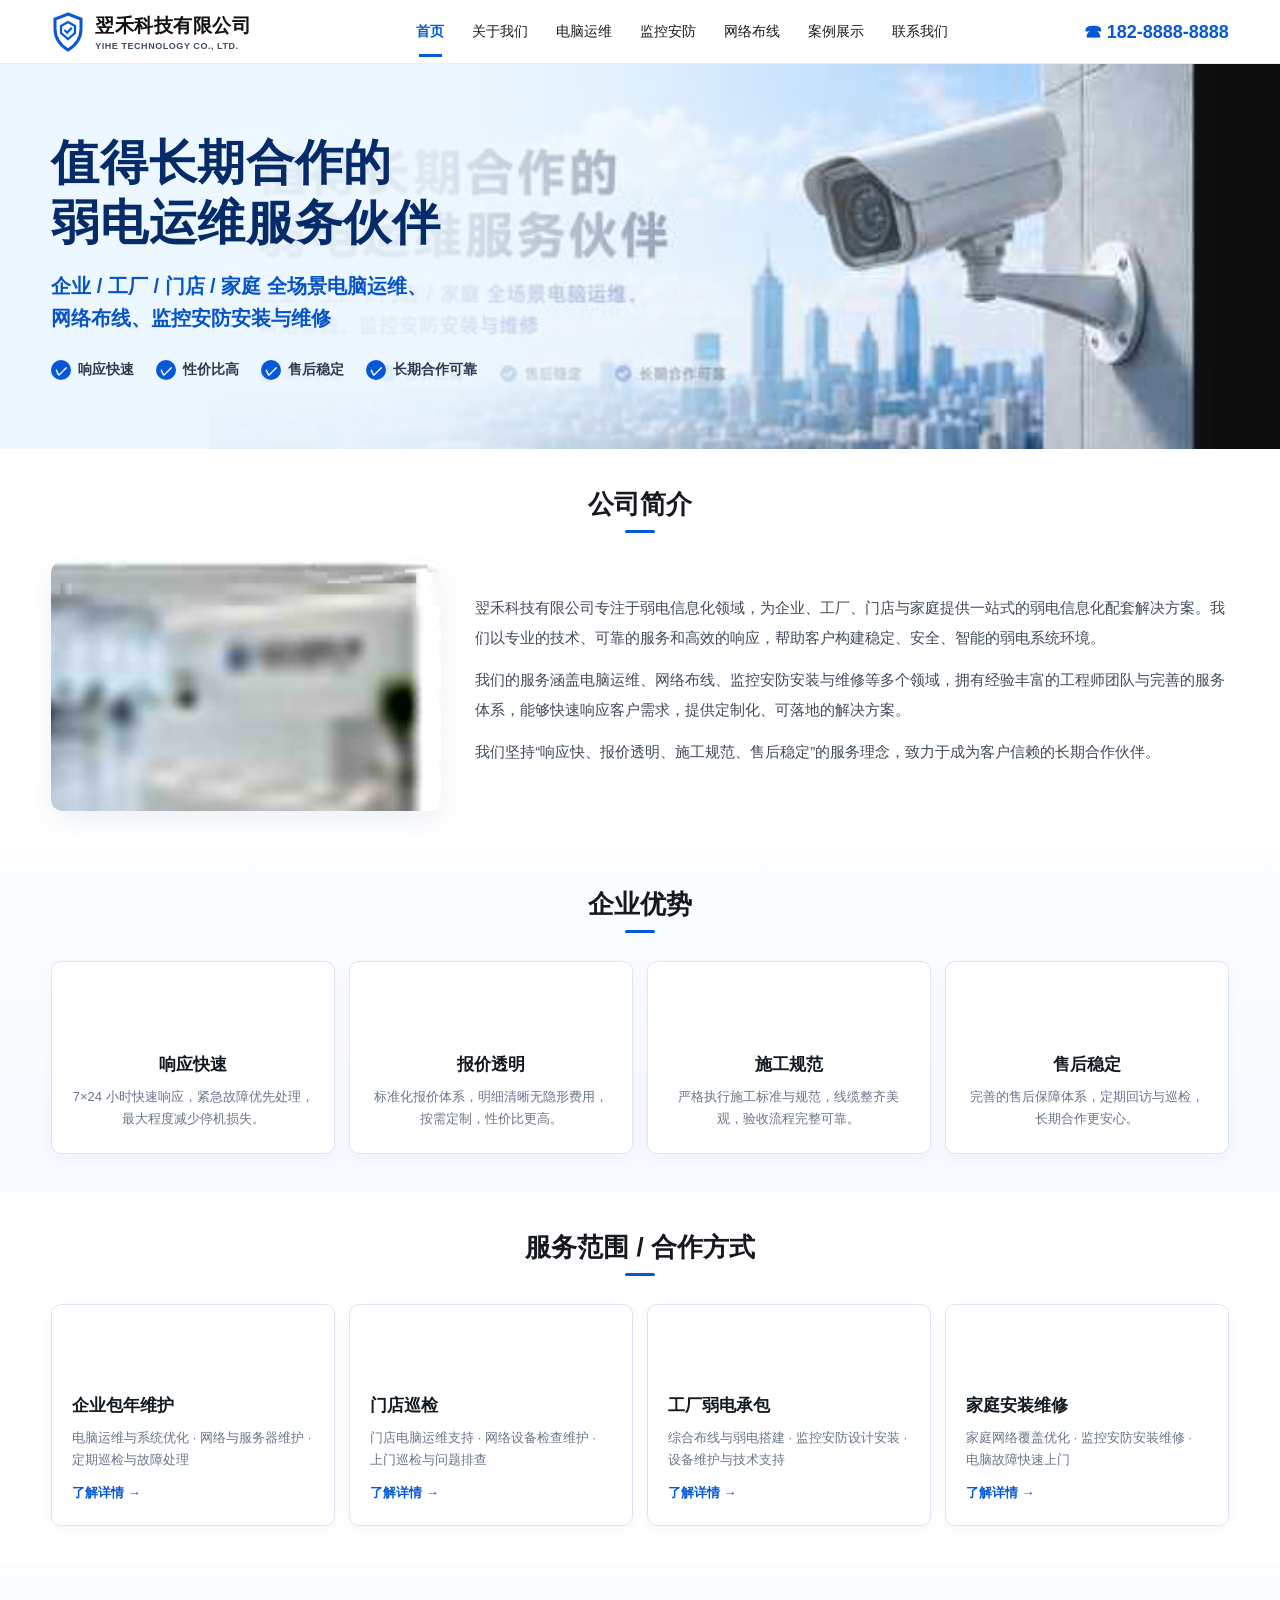
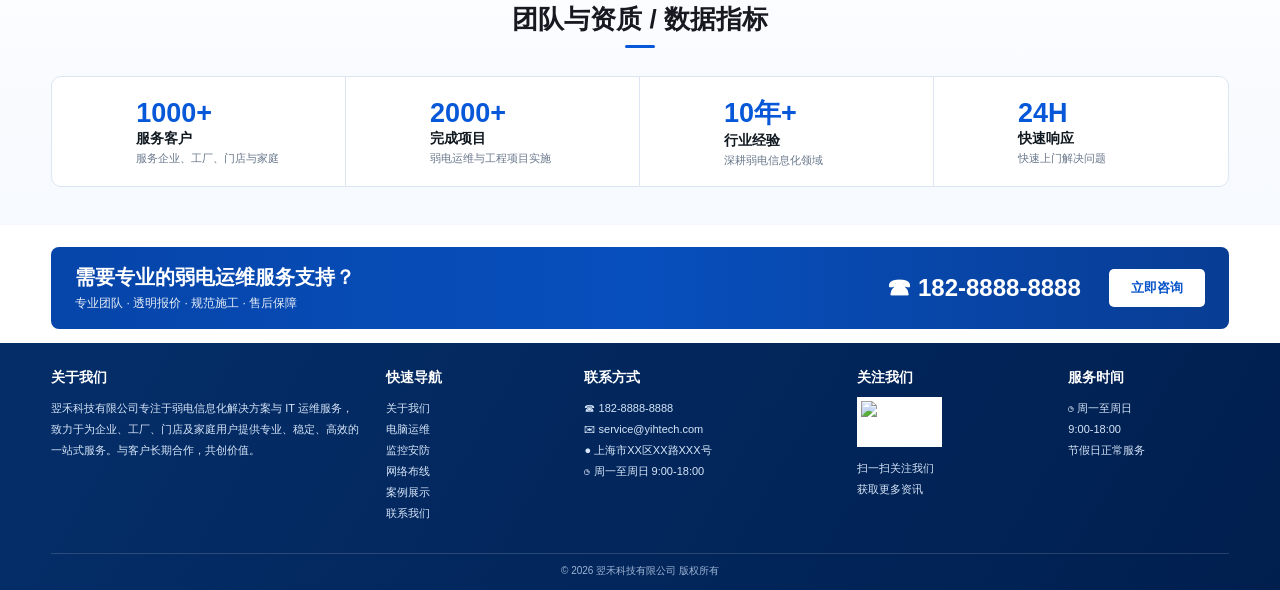
==== index.html @ 44e637de "fix homepage original banner and office images" ====
<!doctype html><html lang="zh-CN"><head><meta charset="utf-8"><meta name="viewport" content="width=device-width,initial-scale=1"><meta name="description" content="翌禾科技弱电信息化服务官网"><title>翌禾科技有限公司</title><link rel="stylesheet" href="css/style.css"><style>.hero.home:before{background-image:url('assets/home-hero.jpg')!important}</style></head><body><header class="site-header"><div class="container header-inner"><a href="index.html" class="brand"><svg viewBox="0 0 32 40" fill="none" aria-hidden="true"><path d="M16 2 29 7v10c0 9-5.1 16.1-13 21C8.1 33.1 3 26 3 17V7L16 2Z" stroke-width="3"/><path d="M9 14 16 10l7 4v7l-7 6-7-6v-7Z" stroke-width="2.2"/><path d="m12.5 18 2.7 2.7 4.6-5" stroke-width="2.2"/></svg><span><div class="brand-cn">翌禾科技有限公司</div><div class="brand-en">YIHE TECHNOLOGY CO., LTD.</div></span></a><nav class="nav"><a href="index.html" class="active">首页</a><a href="about.html" class="">关于我们</a><a href="computer-service.html" class="">电脑运维</a><a href="security.html" class="">监控安防</a><a href="network.html" class="">网络布线</a><a href="cases.html" class="">案例展示</a><a href="contact.html" class="">联系我们</a></nav><a class="header-phone" href="tel:18288888888">☎ 182-8888-8888</a><button class="mobile-btn" aria-label="打开菜单">☰</button></div></header><section class="hero home"><div class="container"><div class="hero-content"><h1>值得长期合作的<br>弱电运维服务伙伴</h1><p class="lead">企业 / 工厂 / 门店 / 家庭 全场景电脑运维、<br>网络布线、监控安防安装与维修</p><div class="hero-points"><span><i>✓</i>响应快速</span><span><i>✓</i>性价比高</span><span><i>✓</i>售后稳定</span><span><i>✓</i>长期合作可靠</span></div></div></div></section><section class="section"><div class="container"><h2 class="section-title">公司简介</h2><div class="split"><img src="assets/home-office.jpg" alt="翌禾科技办公环境"><div class="copy"><p>翌禾科技有限公司专注于弱电信息化领域，为企业、工厂、门店与家庭提供一站式的弱电信息化配套解决方案。我们以专业的技术、可靠的服务和高效的响应，帮助客户构建稳定、安全、智能的弱电系统环境。</p><p>我们的服务涵盖电脑运维、网络布线、监控安防安装与维修等多个领域，拥有经验丰富的工程师团队与完善的服务体系，能够快速响应客户需求，提供定制化、可落地的解决方案。</p><p>我们坚持“响应快、报价透明、施工规范、售后稳定”的服务理念，致力于成为客户信赖的长期合作伙伴。</p></div></div></div></section><section class="section soft"><div class="container"><h2 class="section-title">企业优势</h2><div class="card-grid"><article class="feature-card"><div class="ico"><i data-lucide="zap"></i></div><h3>响应快速</h3><p>7×24 小时快速响应，紧急故障优先处理，最大程度减少停机损失。</p></article><article class="feature-card"><div class="ico"><i data-lucide="file-text"></i></div><h3>报价透明</h3><p>标准化报价体系，明细清晰无隐形费用，按需定制，性价比更高。</p></article><article class="feature-card"><div class="ico"><i data-lucide="hard-hat"></i></div><h3>施工规范</h3><p>严格执行施工标准与规范，线缆整齐美观，验收流程完整可靠。</p></article><article class="feature-card"><div class="ico"><i data-lucide="shield-check"></i></div><h3>售后稳定</h3><p>完善的售后保障体系，定期回访与巡检，长期合作更安心。</p></article></div></div></section><section class="section"><div class="container"><h2 class="section-title">服务范围 / 合作方式</h2><div class="card-grid service-box"><article class="feature-card"><div class="ico"><i data-lucide="building-2"></i></div><h3>企业包年维护</h3><p>电脑运维与系统优化 · 网络与服务器维护 · 定期巡检与故障处理</p><div class="link">了解详情 →</div></article><article class="feature-card"><div class="ico"><i data-lucide="store"></i></div><h3>门店巡检</h3><p>门店电脑运维支持 · 网络设备检查维护 · 上门巡检与问题排查</p><div class="link">了解详情 →</div></article><article class="feature-card"><div class="ico"><i data-lucide="factory"></i></div><h3>工厂弱电承包</h3><p>综合布线与弱电搭建 · 监控安防设计安装 · 设备维护与技术支持</p><div class="link">了解详情 →</div></article><article class="feature-card"><div class="ico"><i data-lucide="house"></i></div><h3>家庭安装维修</h3><p>家庭网络覆盖优化 · 监控安防安装维修 · 电脑故障快速上门</p><div class="link">了解详情 →</div></article></div></div></section><section class="section soft"><div class="container"><h2 class="section-title">团队与资质 / 数据指标</h2><div class="metric-panel"><div class="metric"><div class="ico"><i data-lucide="users"></i></div><div><b>1000+</b><span>服务客户</span><small>服务企业、工厂、门店与家庭</small></div></div><div class="metric"><div class="ico"><i data-lucide="notebook-tabs"></i></div><div><b>2000+</b><span>完成项目</span><small>弱电运维与工程项目实施</small></div></div><div class="metric"><div class="ico"><i data-lucide="shield-check"></i></div><div><b>10年+</b><span>行业经验</span><small>深耕弱电信息化领域</small></div></div><div class="metric"><div class="ico"><i data-lucide="clock-3"></i></div><div><b>24H</b><span>快速响应</span><small>快速上门解决问题</small></div></div></div></div></section><section class="section" style="padding-top:10px;padding-bottom:0"><div class="container"><div class="cta"><div><h3>需要专业的弱电运维服务支持？</h3><p>专业团队 · 透明报价 · 规范施工 · 售后保障</p></div><a class="phone" href="tel:18288888888">☎ 182-8888-8888</a><a class="btn-white" href="contact.html">立即咨询</a></div></div></section><footer class="footer"><div class="container"><div class="footer-grid"><div><h4>关于我们</h4><p>翌禾科技有限公司专注于弱电信息化解决方案与 IT 运维服务，致力于为企业、工厂、门店及家庭用户提供专业、稳定、高效的一站式服务。与客户长期合作，共创价值。</p></div><div><h4>快速导航</h4><p><a href="about.html">关于我们</a><br><a href="computer-service.html">电脑运维</a><br><a href="security.html">监控安防</a><br><a href="network.html">网络布线</a><br><a href="cases.html">案例展示</a><br><a href="contact.html">联系我们</a></p></div><div><h4>联系方式</h4><p>☎ 182-8888-8888<br>✉ service@yihtech.com<br>● 上海市XX区XX路XXX号<br>◷ 周一至周日 9:00-18:00</p></div><div><h4>关注我们</h4><img class="qr" src="https://api.qrserver.com/v1/create-qr-code/?size=180x180&data=https%3A%2F%2Fwgtfee.github.io%2F-yihe-tech-website%2F" alt="关注二维码"><p>扫一扫关注我们<br>获取更多资讯</p></div><div><h4>服务时间</h4><p>◷ 周一至周日<br>9:00-18:00<br>节假日正常服务</p></div></div><div class="copy">© 2026 翌禾科技有限公司 版权所有</div></div></footer><div id="notice" class="notice">留言已提交，我们会尽快与您联系。</div><script src="https://cdn.jsdelivr.net/npm/lucide@0.468.0/dist/umd/lucide.min.js"></script><script src="js/main.js"></script></body></html>
---- css/style.css ----
:root{--blue:#0758d8;--blue2:#0d69e8;--navy:#062f69;--deep:#001e4d;--text:#101820;--muted:#58677b;--line:#dce6f3;--soft:#f7faff;--shadow:0 10px 28px rgba(7,62,137,.08)}
*{box-sizing:border-box}html{scroll-behavior:smooth}body{margin:0;font-family:-apple-system,BlinkMacSystemFont,"Microsoft YaHei","PingFang SC",Arial,sans-serif;color:var(--text);background:#fff}a{color:inherit;text-decoration:none}img{display:block;max-width:100%}
.container{width:min(1180px,92%);margin:auto}.site-header{height:64px;background:#fff;border-bottom:1px solid #edf1f6;position:sticky;top:0;z-index:100}.header-inner{height:100%;display:flex;align-items:center;justify-content:space-between;gap:24px}.brand{display:flex;align-items:center;gap:10px;min-width:230px}.brand svg{width:34px;height:40px;stroke:var(--blue)}.brand-cn{font-weight:900;font-size:19px;letter-spacing:.5px;color:#111}.brand-en{font-size:9px;font-weight:700;letter-spacing:.55px;color:#3f4e62;margin-top:2px}.nav{display:flex;height:100%;align-items:center;gap:28px}.nav a{height:100%;display:flex;align-items:center;font-size:14px;color:#161a20;position:relative;white-space:nowrap}.nav a:after{content:"";position:absolute;left:50%;right:50%;bottom:6px;height:3px;background:var(--blue);transition:.2s}.nav a:hover,.nav a.active{color:var(--blue);font-weight:700}.nav a:hover:after,.nav a.active:after{left:10%;right:10%}.header-phone{color:var(--blue);font-weight:900;font-size:18px;white-space:nowrap}.mobile-btn{display:none;background:none;border:0;font-size:26px;color:var(--blue);padding:5px}
.hero{height:385px;position:relative;overflow:hidden;background:#eaf4ff}.hero:before{content:"";position:absolute;inset:0;background-repeat:no-repeat;background-position:right center;background-size:auto 100%}.hero:after{content:"";position:absolute;inset:0;background:linear-gradient(90deg,rgba(237,247,255,.98) 0%,rgba(237,247,255,.93) 34%,rgba(237,247,255,.6) 53%,rgba(237,247,255,.05) 76%)}.hero .container{position:relative;z-index:2;height:100%;display:flex;align-items:center}.hero-content{max-width:650px}.hero h1{font-size:48px;line-height:1.24;margin:0 0 18px;color:#052b68;font-weight:900;letter-spacing:.7px}.hero .lead{font-size:20px;line-height:1.6;color:#0754c8;font-weight:800;margin:0 0 26px}.hero-points{display:flex;flex-wrap:wrap;gap:22px;color:#2d3b50;font-size:14px;font-weight:700}.hero-points span{display:flex;align-items:center;gap:7px}.hero-points i{width:20px;height:20px;border-radius:50%;display:grid;place-items:center;background:var(--blue);color:#fff;font-style:normal;font-size:13px}
.hero.home:before,.hero.security:before,.hero.cases:before{background-image:url('https://images.unsplash.com/photo-1557597774-9d273605dfa9?auto=format&fit=crop&w=1800&q=88')}.hero.about:before{background-image:url('https://images.unsplash.com/photo-1497366754035-f200968a6e72?auto=format&fit=crop&w=1800&q=88');background-size:48% 100%;}.hero.computer{background:#063d92}.hero.computer:before{background-image:url('https://images.unsplash.com/photo-1496181133206-80ce9b88a853?auto=format&fit=crop&w=1800&q=88');background-size:auto 100%}.hero.computer:after{background:linear-gradient(104deg,#053d93 0%,#043a8c 46%,rgba(4,58,140,.78) 54%,rgba(3,50,121,.06) 76%)}.hero.computer h1,.hero.computer .lead,.hero.computer .hero-points{color:#fff}.hero.network{height:245px;background:#053875}.hero.network:before{background-image:url('https://images.unsplash.com/photo-1558494949-ef010cbdcc31?auto=format&fit=crop&w=1800&q=88');background-size:auto 100%}.hero.network:after{background:linear-gradient(90deg,#04356f 0%,#063a7e 42%,rgba(5,56,119,.74) 60%,rgba(3,40,85,.05) 84%)}.hero.network h1,.hero.network .lead,.hero.network .hero-points{color:#fff}.hero.about{height:265px;background:#f3f7fd}.hero.about:after{background:linear-gradient(90deg,#f6f9ff 0%,#f5f9ff 48%,rgba(245,249,255,.24) 68%,rgba(245,249,255,.02) 100%)}.hero.about h1{font-size:34px}.hero.contact{height:255px}.hero.contact:before{background-image:url('https://images.unsplash.com/photo-1522071820081-009f0129c71c?auto=format&fit=crop&w=1800&q=88');background-size:50% 100%}.hero.contact h1{font-size:42px}.hero.cases{height:210px}.hero.cases h1{font-size:42px}.hero.security{height:295px}.hero.security h1{font-size:42px}.hero.security .lead{font-size:18px}
.stats-bar{margin-top:23px;width:min(520px,100%);background:linear-gradient(90deg,#0b62dc,#0746ae);border-radius:8px;color:#fff;display:grid;grid-template-columns:repeat(3,1fr);box-shadow:0 10px 25px rgba(7,71,171,.2)}.stats-bar div{text-align:center;padding:12px;border-right:1px solid rgba(255,255,255,.2)}.stats-bar div:last-child{border-right:0}.stats-bar b{display:block;font-size:24px}.stats-bar span{font-size:12px;opacity:.9}
.section{padding:38px 0}.section.soft{background:linear-gradient(#fbfdff,#f6f9fe)}.section-title{text-align:center;margin:0 0 28px;font-size:26px;font-weight:900;color:#16191f}.section-title:after{content:"";display:block;width:30px;height:3px;background:var(--blue);border-radius:3px;margin:8px auto 0}.section-title.left{text-align:left}.section-title.left:after{margin-left:0}.subtle{color:var(--muted);font-size:14px;line-height:1.9}.split{display:grid;grid-template-columns:390px 1fr;gap:34px;align-items:center}.split.reverse{grid-template-columns:1fr 470px}.split img{border-radius:12px;width:100%;height:250px;object-fit:cover;box-shadow:var(--shadow)}.copy p{font-size:15px;line-height:2;color:#3f4a5a;margin:0 0 12px}
.card-grid{display:grid;grid-template-columns:repeat(4,1fr);gap:14px}.card-grid.five{grid-template-columns:repeat(5,1fr)}.card-grid.three{grid-template-columns:repeat(3,1fr)}.feature-card{border:1px solid var(--line);border-radius:10px;background:#fff;padding:23px 20px;min-height:165px;box-shadow:0 4px 15px rgba(9,67,148,.035);transition:.2s}.feature-card:hover{transform:translateY(-3px);box-shadow:0 14px 30px rgba(9,67,148,.1)}.feature-card .ico{width:54px;height:54px;margin:0 auto 14px;color:var(--blue);display:grid;place-items:center}.feature-card .ico svg{width:44px;height:44px;stroke-width:2}.feature-card h3{text-align:center;margin:0 0 10px;font-size:17px}.feature-card p{font-size:13px;line-height:1.7;color:#69758a;margin:0;text-align:center}.service-box .feature-card{text-align:left}.service-box .feature-card .ico{margin:0 0 12px}.service-box .feature-card h3,.service-box .feature-card p{text-align:left}.service-box .link{margin-top:13px;color:var(--blue);font-weight:800;font-size:13px}
.metric-panel{border:1px solid var(--line);border-radius:10px;background:#fff;display:grid;grid-template-columns:repeat(4,1fr);overflow:hidden}.metric{padding:18px 20px;display:grid;grid-template-columns:56px 1fr;align-items:center;gap:8px;border-right:1px solid var(--line)}.metric:last-child{border-right:0}.metric .ico{color:var(--blue)}.metric b{font-size:27px;color:var(--blue);display:block}.metric span{font-size:14px;font-weight:800}.metric small{font-size:11px;color:#68778b;display:block;margin-top:3px}
.detail-grid{border:1px solid var(--line);border-radius:10px;overflow:hidden;display:grid;grid-template-columns:repeat(4,1fr);background:#fff}.detail-item{padding:15px 16px;border-right:1px solid var(--line);border-bottom:1px solid var(--line);display:grid;grid-template-columns:46px 1fr;gap:10px;align-items:center}.detail-item:nth-child(4n){border-right:0}.detail-item:nth-last-child(-n+4){border-bottom:0}.detail-item .mini{width:40px;height:40px;border:1px solid #cfe0f7;border-radius:9px;color:var(--blue);display:grid;place-items:center}.detail-item h4{margin:0 0 3px;font-size:14px}.detail-item p{margin:0;font-size:11px;color:#7a879a;line-height:1.4}
.scene-grid{display:grid;grid-template-columns:repeat(4,1fr);gap:14px}.scene{height:145px;border-radius:8px;overflow:hidden;position:relative;background:#ddd}.scene img{width:100%;height:100%;object-fit:cover}.scene:after{content:"";position:absolute;inset:35% 0 0;background:linear-gradient(transparent,rgba(0,0,0,.7))}.scene .label{position:absolute;z-index:2;left:0;right:0;bottom:12px;color:#fff;text-align:center;font-weight:900}.scene .label small{display:block;font-size:11px;font-weight:500;margin-top:3px}
.flow{display:grid;grid-template-columns:repeat(6,1fr);gap:18px;align-items:center}.flow-step{border:1px solid var(--line);border-radius:10px;background:#fff;padding:16px 10px;text-align:center;position:relative;min-height:120px}.flow-step:not(:last-child):after{content:"→";position:absolute;right:-16px;top:45%;color:#7e9bc1;font-size:22px}.flow-step .num{position:absolute;left:-6px;top:-10px;width:28px;height:28px;border-radius:50%;background:var(--blue);color:#fff;font-size:12px;display:grid;place-items:center}.flow-step .ico{color:var(--blue);margin:3px auto 8px}.flow-step h4{margin:0 0 4px;font-size:14px}.flow-step p{margin:0;color:#738096;font-size:11px;line-height:1.5}
.case-tabs{display:flex;justify-content:center;gap:26px;margin:-3px 0 23px}.case-tabs button{border:0;background:#f1f4f8;border-radius:22px;min-width:130px;padding:10px 18px;font:inherit;font-weight:700;cursor:pointer}.case-tabs button.active{background:linear-gradient(90deg,#0b63e0,#0746b0);color:#fff}.case-grid{display:grid;grid-template-columns:repeat(4,1fr);gap:16px}.case-card{border:1px solid var(--line);border-radius:9px;overflow:hidden;background:#fff;box-shadow:0 5px 15px rgba(12,60,120,.03);transition:.2s}.case-card:hover{transform:translateY(-3px);box-shadow:var(--shadow)}.case-card img{width:100%;height:145px;object-fit:cover}.case-card .body{padding:13px}.case-card h3{font-size:15px;margin:0 0 7px}.case-card p{font-size:12px;color:#68768a;line-height:1.6;margin:0 0 9px}.tags{display:flex;gap:6px;flex-wrap:wrap}.tags span{font-size:10px;color:#1160d3;border:1px solid #bdd5f6;background:#f4f8ff;border-radius:10px;padding:3px 7px}
.testimonials{display:grid;grid-template-columns:repeat(3,1fr);gap:16px}.quote{background:#fff;border:1px solid var(--line);border-radius:10px;padding:20px;min-height:145px}.quote .mark{font-size:34px;color:var(--blue);font-family:Georgia}.quote p{font-size:13px;line-height:1.75;color:#47546a;margin:-8px 0 13px}.person{display:flex;align-items:center;gap:10px;font-size:12px}.avatar{width:36px;height:36px;border-radius:50%;background:linear-gradient(145deg,#d7e8ff,#fff);border:2px solid #bdd5f5;display:grid;place-items:center;color:#0759d4;font-weight:900}
.pricing{display:grid;grid-template-columns:repeat(3,1fr);gap:18px}.price-card{border:1px solid var(--line);border-radius:11px;background:#fff;text-align:center;padding:23px 20px;position:relative}.price-card.hot{border:2px solid var(--blue);box-shadow:0 15px 30px rgba(9,88,208,.14)}.price-card .badge{position:absolute;top:-12px;left:50%;transform:translateX(-50%);background:var(--blue);color:#fff;font-size:11px;padding:5px 13px;border-radius:14px}.price{font-size:32px;color:var(--blue);font-weight:900;margin:12px 0 14px}.price small{font-size:13px;color:#66778e;font-weight:500}.price-card ul{text-align:left;padding:0;margin:0 0 17px;list-style:none}.price-card li{font-size:12px;color:#58677c;padding:6px 0;border-bottom:1px dashed #e4ebf3}.btn{display:inline-block;border:1px solid var(--blue);color:var(--blue);padding:8px 18px;border-radius:6px;font-weight:800;font-size:13px}.hot .btn{background:var(--blue);color:#fff}
.contact-grid{display:grid;grid-template-columns:430px 1fr;gap:20px}.contact-card,.form-card{border:1px solid var(--line);border-radius:11px;background:#fff;padding:24px}.contact-list{display:grid;gap:12px}.contact-row{display:grid;grid-template-columns:44px 1fr;gap:12px;align-items:center}.contact-row .ico{width:40px;height:40px;border-radius:50%;background:linear-gradient(145deg,#0d6ce6,#0748b4);color:#fff;display:grid;place-items:center}.contact-row b{display:block;font-size:13px;margin-bottom:2px}.contact-row strong{color:var(--blue);font-size:22px}.contact-row span{font-size:12px;color:#68788f}.contact-qr{width:100px;border:1px solid #dce5f0;padding:5px;border-radius:5px}.fake-map{height:235px;border:1px solid #dce6f1;border-radius:10px;position:relative;overflow:hidden;background-color:#edf4ef;background-image:linear-gradient(25deg,transparent 46%,#cfe3f6 47%,#cfe3f6 50%,transparent 51%),linear-gradient(-18deg,transparent 48%,#d9e7d5 49%,#d9e7d5 52%,transparent 53%),linear-gradient(90deg,transparent 49%,#e4e8ed 50%,transparent 52%);background-size:110px 70px,150px 110px,80px 80px}.map-pin{position:absolute;left:48%;top:42%;transform:translate(-50%,-50%);width:44px;height:44px;border-radius:50% 50% 50% 0;background:var(--blue);rotate:-45deg}.map-pin:after{content:"";position:absolute;width:14px;height:14px;background:#fff;border-radius:50%;left:15px;top:15px}.map-label{position:absolute;left:53%;top:37%;background:#fff;border:1px solid #dbe5f0;border-radius:7px;padding:10px 13px;box-shadow:var(--shadow);font-size:12px}.form-grid{display:grid;grid-template-columns:1fr 1fr;gap:12px}.field{margin-bottom:12px}.field label{display:block;font-size:12px;font-weight:800;margin-bottom:5px}.field input,.field select,.field textarea{width:100%;border:1px solid #d8e3ef;border-radius:5px;padding:10px 11px;font:inherit;font-size:13px}.field textarea{height:105px;resize:vertical}.submit{width:100%;border:0;background:linear-gradient(90deg,#0b62de,#0750be);color:#fff;padding:11px;border-radius:5px;font-weight:900;cursor:pointer}.faq{display:grid;grid-template-columns:1fr 1fr;gap:10px 30px}.faq details{border-bottom:1px solid #e1e8f1;padding:11px 0}.faq summary{font-size:13px;font-weight:800;cursor:pointer;list-style:none}.faq summary:after{content:"+";float:right;color:var(--blue)}.faq details[open] summary:after{content:"−"}.faq p{font-size:12px;line-height:1.7;color:#6f7d91;margin:8px 0 0}
.cta{margin:12px auto 0;background:linear-gradient(90deg,#0645a9,#074fbd,#083d94);border-radius:8px;color:#fff;padding:17px 24px;display:grid;grid-template-columns:1fr auto auto;gap:28px;align-items:center}.cta h3{margin:0 0 4px;font-size:20px}.cta p{margin:0;font-size:12px;opacity:.9}.cta .phone{font-size:24px;font-weight:900;white-space:nowrap}.cta .btn-white{background:#fff;color:#0754ca;padding:10px 22px;border-radius:5px;font-weight:900;font-size:13px}
.footer{margin-top:14px;background:linear-gradient(120deg,#052e69,#001f4f);color:#fff;padding:26px 0 12px}.footer-grid{display:grid;grid-template-columns:1.25fr .7fr 1fr .75fr .65fr;gap:26px}.footer h4{font-size:14px;margin:0 0 10px}.footer p,.footer a{font-size:11px;color:#d8e6f9;line-height:1.9}.footer .qr{width:85px;background:#fff;padding:4px}.footer .copy{border-top:1px solid rgba(255,255,255,.15);text-align:center;color:#9fb5d5;font-size:10px;margin-top:18px;padding-top:10px}
.notice{position:fixed;right:20px;bottom:20px;background:#073d8c;color:#fff;padding:12px 16px;border-radius:8px;box-shadow:var(--shadow);opacity:0;transform:translateY(10px);transition:.2s;z-index:200}.notice.show{opacity:1;transform:none}
@media(max-width:980px){.header-phone{display:none}.mobile-btn{display:block}.nav{position:absolute;left:4%;right:4%;top:64px;height:auto;background:#fff;border:1px solid var(--line);border-radius:10px;box-shadow:var(--shadow);display:none;flex-direction:column;align-items:stretch;gap:0;padding:8px}.nav.open{display:flex}.nav a{height:auto;padding:11px;border-radius:6px}.nav a:after{display:none}.hero,.hero.security{height:340px}.hero h1{font-size:40px}.hero.about{height:280px}.hero.network{height:270px}.card-grid,.card-grid.five{grid-template-columns:repeat(2,1fr)}.detail-grid{grid-template-columns:repeat(2,1fr)}.detail-item:nth-child(2n){border-right:0}.detail-item:nth-last-child(-n+4){border-bottom:1px solid var(--line)}.detail-item:nth-last-child(-n+2){border-bottom:0}.split,.split.reverse{grid-template-columns:1fr}.metric-panel{grid-template-columns:repeat(2,1fr)}.metric{border-bottom:1px solid var(--line)}.scene-grid,.case-grid{grid-template-columns:repeat(2,1fr)}.flow{grid-template-columns:repeat(3,1fr)}.flow-step:nth-child(3):after{display:none}.testimonials{grid-template-columns:1fr}.contact-grid{grid-template-columns:1fr}.footer-grid{grid-template-columns:repeat(2,1fr)}.cta{grid-template-columns:1fr;text-align:center}.case-tabs{gap:8px}.case-tabs button{min-width:auto}}
@media(max-width:600px){.container{width:92%}.site-header{height:58px}.brand{min-width:auto}.brand-cn{font-size:16px}.brand-en{font-size:7px}.brand svg{width:28px}.nav{top:58px}.hero,.hero.security,.hero.computer{height:360px}.hero:before{background-size:auto 100%;opacity:.48}.hero:after{background:linear-gradient(90deg,rgba(239,248,255,.98),rgba(239,248,255,.9) 70%,rgba(239,248,255,.55))}.hero.computer:after,.hero.network:after{background:rgba(3,52,126,.83)}.hero h1,.hero.security h1,.hero.contact h1,.hero.cases h1{font-size:31px}.hero .lead{font-size:16px}.hero-points{gap:10px 15px;font-size:12px}.hero.about{height:300px}.hero.about:before{background-size:auto 100%;opacity:.32}.hero.network{height:300px}.stats-bar{grid-template-columns:repeat(3,1fr)}.section{padding:30px 0}.section-title{font-size:22px}.card-grid,.card-grid.five,.card-grid.three,.scene-grid,.case-grid,.detail-grid,.pricing,.faq,.footer-grid{grid-template-columns:1fr}.metric-panel{grid-template-columns:1fr}.metric{border-right:0}.detail-item{border-right:0}.detail-item:nth-last-child(-n+2){border-bottom:1px solid var(--line)}.detail-item:last-child{border-bottom:0}.flow{grid-template-columns:repeat(2,1fr)}.flow-step:nth-child(3):after{display:block}.flow-step:nth-child(2n):after{display:none}.case-tabs{overflow:auto;justify-content:flex-start;padding-bottom:3px}.case-tabs button{white-space:nowrap}.contact-grid{grid-template-columns:1fr}.form-grid{grid-template-columns:1fr}.split img{height:210px}.cta .phone{font-size:21px}.footer{margin-top:8px}}
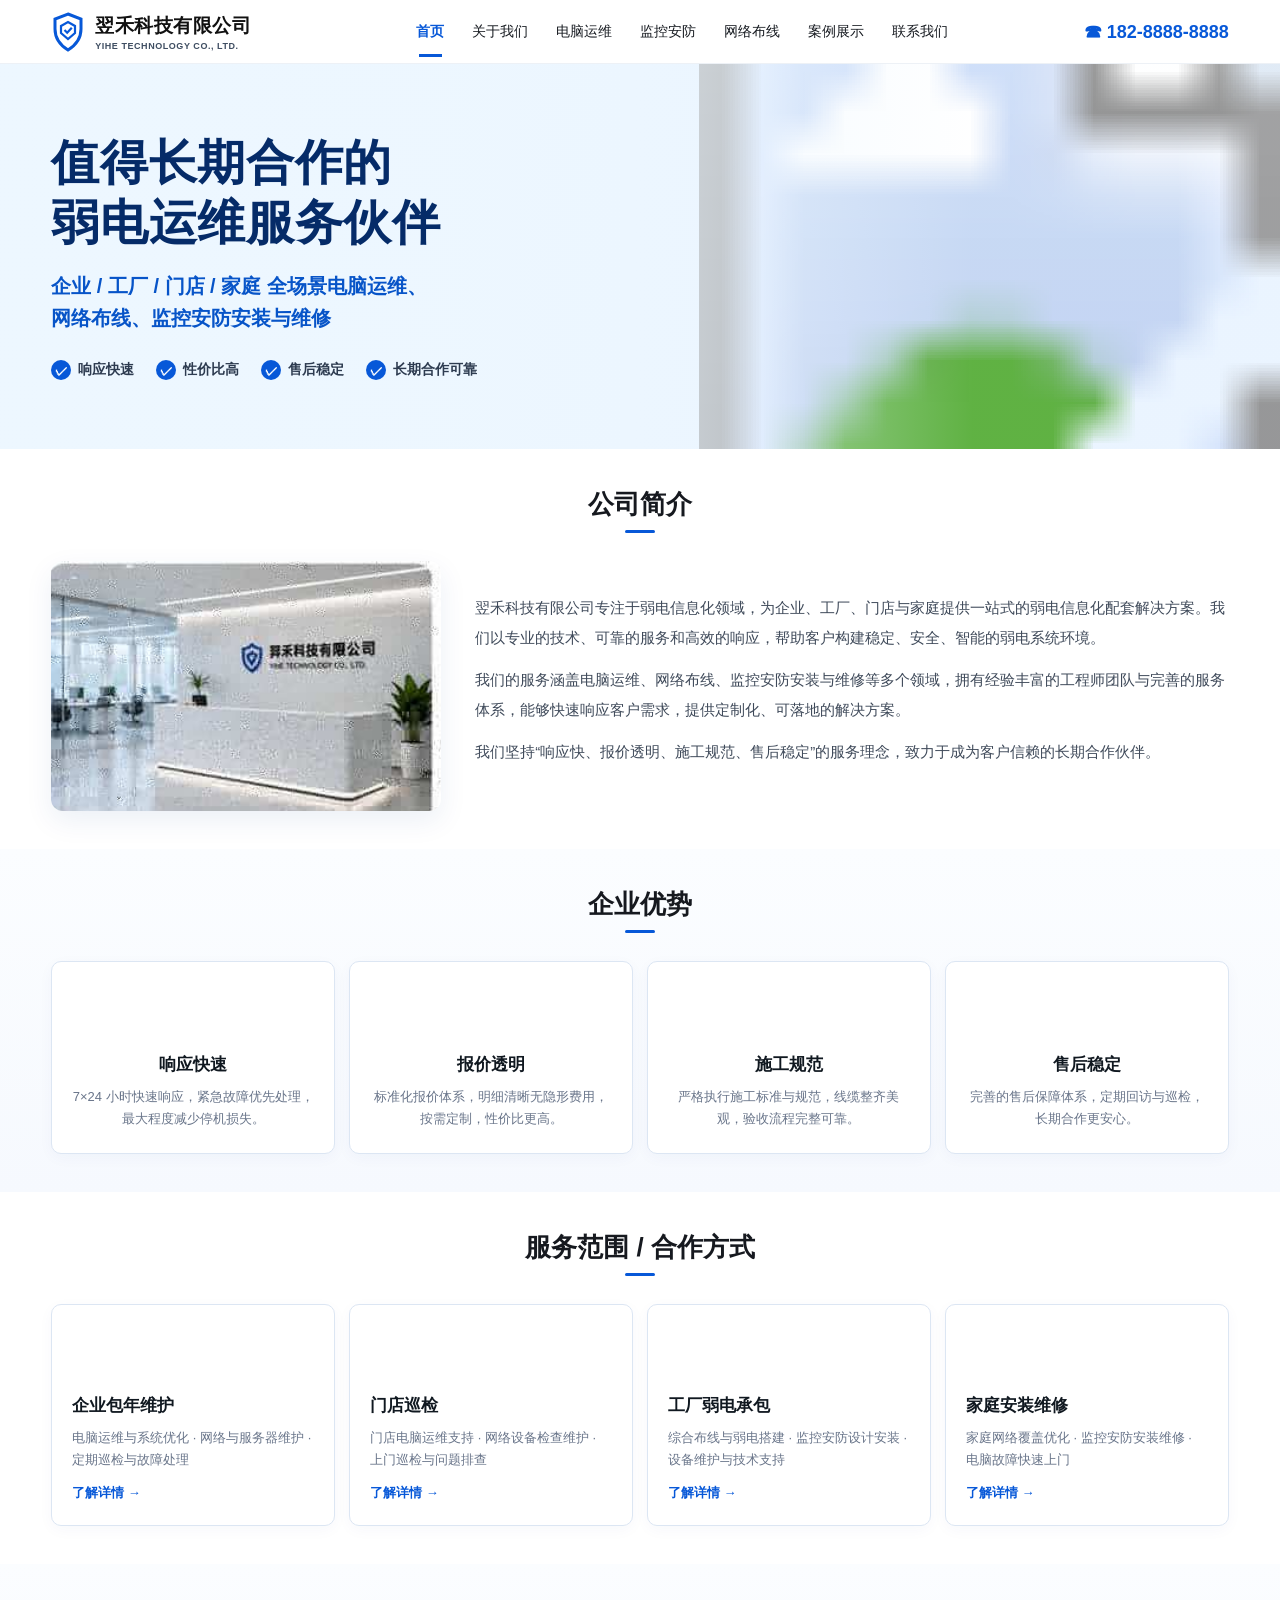
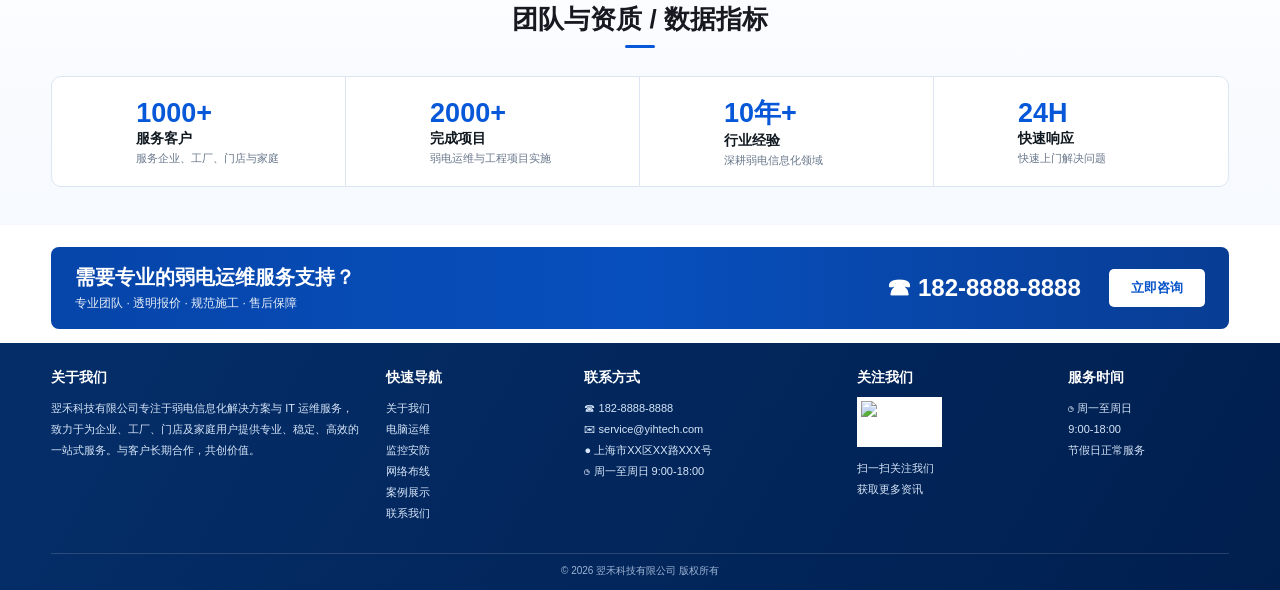
==== commit c94f0866: "fix: use original homepage banner and office images" ====
--- a/index.html
+++ b/index.html
@@ -1 +1 @@
-<!doctype html><html lang="zh-CN"><head><meta charset="utf-8"><meta name="viewport" content="width=device-width,initial-scale=1"><meta name="description" content="翌禾科技弱电信息化服务官网"><title>翌禾科技有限公司</title><link rel="stylesheet" href="css/style.css"><style>.hero.home:before{background-image:url('assets/home-hero.jpg')!important}</style></head><body><header class="site-header"><div class="container header-inner"><a href="index.html" class="brand"><svg viewBox="0 0 32 40" fill="none" aria-hidden="true"><path d="M16 2 29 7v10c0 9-5.1 16.1-13 21C8.1 33.1 3 26 3 17V7L16 2Z" stroke-width="3"/><path d="M9 14 16 10l7 4v7l-7 6-7-6v-7Z" stroke-width="2.2"/><path d="m12.5 18 2.7 2.7 4.6-5" stroke-width="2.2"/></svg><span><div class="brand-cn">翌禾科技有限公司</div><div class="brand-en">YIHE TECHNOLOGY CO., LTD.</div></span></a><nav class="nav"><a href="index.html" class="active">首页</a><a href="about.html" class="">关于我们</a><a href="computer-service.html" class="">电脑运维</a><a href="security.html" class="">监控安防</a><a href="network.html" class="">网络布线</a><a href="cases.html" class="">案例展示</a><a href="contact.html" class="">联系我们</a></nav><a class="header-phone" href="tel:18288888888">☎ 182-8888-8888</a><button class="mobile-btn" aria-label="打开菜单">☰</button></div></header><section class="hero home"><div class="container"><div class="hero-content"><h1>值得长期合作的<br>弱电运维服务伙伴</h1><p class="lead">企业 / 工厂 / 门店 / 家庭 全场景电脑运维、<br>网络布线、监控安防安装与维修</p><div class="hero-points"><span><i>✓</i>响应快速</span><span><i>✓</i>性价比高</span><span><i>✓</i>售后稳定</span><span><i>✓</i>长期合作可靠</span></div></div></div></section><section class="section"><div class="container"><h2 class="section-title">公司简介</h2><div class="split"><img src="assets/home-office.jpg" alt="翌禾科技办公环境"><div class="copy"><p>翌禾科技有限公司专注于弱电信息化领域，为企业、工厂、门店与家庭提供一站式的弱电信息化配套解决方案。我们以专业的技术、可靠的服务和高效的响应，帮助客户构建稳定、安全、智能的弱电系统环境。</p><p>我们的服务涵盖电脑运维、网络布线、监控安防安装与维修等多个领域，拥有经验丰富的工程师团队与完善的服务体系，能够快速响应客户需求，提供定制化、可落地的解决方案。</p><p>我们坚持“响应快、报价透明、施工规范、售后稳定”的服务理念，致力于成为客户信赖的长期合作伙伴。</p></div></div></div></section><section class="section soft"><div class="container"><h2 class="section-title">企业优势</h2><div class="card-grid"><article class="feature-card"><div class="ico"><i data-lucide="zap"></i></div><h3>响应快速</h3><p>7×24 小时快速响应，紧急故障优先处理，最大程度减少停机损失。</p></article><article class="feature-card"><div class="ico"><i data-lucide="file-text"></i></div><h3>报价透明</h3><p>标准化报价体系，明细清晰无隐形费用，按需定制，性价比更高。</p></article><article class="feature-card"><div class="ico"><i data-lucide="hard-hat"></i></div><h3>施工规范</h3><p>严格执行施工标准与规范，线缆整齐美观，验收流程完整可靠。</p></article><article class="feature-card"><div class="ico"><i data-lucide="shield-check"></i></div><h3>售后稳定</h3><p>完善的售后保障体系，定期回访与巡检，长期合作更安心。</p></article></div></div></section><section class="section"><div class="container"><h2 class="section-title">服务范围 / 合作方式</h2><div class="card-grid service-box"><article class="feature-card"><div class="ico"><i data-lucide="building-2"></i></div><h3>企业包年维护</h3><p>电脑运维与系统优化 · 网络与服务器维护 · 定期巡检与故障处理</p><div class="link">了解详情 →</div></article><article class="feature-card"><div class="ico"><i data-lucide="store"></i></div><h3>门店巡检</h3><p>门店电脑运维支持 · 网络设备检查维护 · 上门巡检与问题排查</p><div class="link">了解详情 →</div></article><article class="feature-card"><div class="ico"><i data-lucide="factory"></i></div><h3>工厂弱电承包</h3><p>综合布线与弱电搭建 · 监控安防设计安装 · 设备维护与技术支持</p><div class="link">了解详情 →</div></article><article class="feature-card"><div class="ico"><i data-lucide="house"></i></div><h3>家庭安装维修</h3><p>家庭网络覆盖优化 · 监控安防安装维修 · 电脑故障快速上门</p><div class="link">了解详情 →</div></article></div></div></section><section class="section soft"><div class="container"><h2 class="section-title">团队与资质 / 数据指标</h2><div class="metric-panel"><div class="metric"><div class="ico"><i data-lucide="users"></i></div><div><b>1000+</b><span>服务客户</span><small>服务企业、工厂、门店与家庭</small></div></div><div class="metric"><div class="ico"><i data-lucide="notebook-tabs"></i></div><div><b>2000+</b><span>完成项目</span><small>弱电运维与工程项目实施</small></div></div><div class="metric"><div class="ico"><i data-lucide="shield-check"></i></div><div><b>10年+</b><span>行业经验</span><small>深耕弱电信息化领域</small></div></div><div class="metric"><div class="ico"><i data-lucide="clock-3"></i></div><div><b>24H</b><span>快速响应</span><small>快速上门解决问题</small></div></div></div></div></section><section class="section" style="padding-top:10px;padding-bottom:0"><div class="container"><div class="cta"><div><h3>需要专业的弱电运维服务支持？</h3><p>专业团队 · 透明报价 · 规范施工 · 售后保障</p></div><a class="phone" href="tel:18288888888">☎ 182-8888-8888</a><a class="btn-white" href="contact.html">立即咨询</a></div></div></section><footer class="footer"><div class="container"><div class="footer-grid"><div><h4>关于我们</h4><p>翌禾科技有限公司专注于弱电信息化解决方案与 IT 运维服务，致力于为企业、工厂、门店及家庭用户提供专业、稳定、高效的一站式服务。与客户长期合作，共创价值。</p></div><div><h4>快速导航</h4><p><a href="about.html">关于我们</a><br><a href="computer-service.html">电脑运维</a><br><a href="security.html">监控安防</a><br><a href="network.html">网络布线</a><br><a href="cases.html">案例展示</a><br><a href="contact.html">联系我们</a></p></div><div><h4>联系方式</h4><p>☎ 182-8888-8888<br>✉ service@yihtech.com<br>● 上海市XX区XX路XXX号<br>◷ 周一至周日 9:00-18:00</p></div><div><h4>关注我们</h4><img class="qr" src="https://api.qrserver.com/v1/create-qr-code/?size=180x180&data=https%3A%2F%2Fwgtfee.github.io%2F-yihe-tech-website%2F" alt="关注二维码"><p>扫一扫关注我们<br>获取更多资讯</p></div><div><h4>服务时间</h4><p>◷ 周一至周日<br>9:00-18:00<br>节假日正常服务</p></div></div><div class="copy">© 2026 翌禾科技有限公司 版权所有</div></div></footer><div id="notice" class="notice">留言已提交，我们会尽快与您联系。</div><script src="https://cdn.jsdelivr.net/npm/lucide@0.468.0/dist/umd/lucide.min.js"></script><script src="js/main.js"></script></body></html>+<!doctype html><html lang="zh-CN"><head><meta charset="utf-8"><meta name="viewport" content="width=device-width,initial-scale=1"><meta name="description" content="翌禾科技弱电信息化服务官网"><title>翌禾科技有限公司</title><link rel="stylesheet" href="css/style.css"><style>.hero.home:before{background-image:url('assets/home-hero-original.svg')!important}</style></head><body><header class="site-header"><div class="container header-inner"><a href="index.html" class="brand"><svg viewBox="0 0 32 40" fill="none" aria-hidden="true"><path d="M16 2 29 7v10c0 9-5.1 16.1-13 21C8.1 33.1 3 26 3 17V7L16 2Z" stroke-width="3"/><path d="M9 14 16 10l7 4v7l-7 6-7-6v-7Z" stroke-width="2.2"/><path d="m12.5 18 2.7 2.7 4.6-5" stroke-width="2.2"/></svg><span><div class="brand-cn">翌禾科技有限公司</div><div class="brand-en">YIHE TECHNOLOGY CO., LTD.</div></span></a><nav class="nav"><a href="index.html" class="active">首页</a><a href="about.html" class="">关于我们</a><a href="computer-service.html" class="">电脑运维</a><a href="security.html" class="">监控安防</a><a href="network.html" class="">网络布线</a><a href="cases.html" class="">案例展示</a><a href="contact.html" class="">联系我们</a></nav><a class="header-phone" href="tel:18288888888">☎ 182-8888-8888</a><button class="mobile-btn" aria-label="打开菜单">☰</button></div></header><section class="hero home"><div class="container"><div class="hero-content"><h1>值得长期合作的<br>弱电运维服务伙伴</h1><p class="lead">企业 / 工厂 / 门店 / 家庭 全场景电脑运维、<br>网络布线、监控安防安装与维修</p><div class="hero-points"><span><i>✓</i>响应快速</span><span><i>✓</i>性价比高</span><span><i>✓</i>售后稳定</span><span><i>✓</i>长期合作可靠</span></div></div></div></section><section class="section"><div class="container"><h2 class="section-title">公司简介</h2><div class="split"><img src="assets/home-office-original.svg" alt="翌禾科技办公环境"><div class="copy"><p>翌禾科技有限公司专注于弱电信息化领域，为企业、工厂、门店与家庭提供一站式的弱电信息化配套解决方案。我们以专业的技术、可靠的服务和高效的响应，帮助客户构建稳定、安全、智能的弱电系统环境。</p><p>我们的服务涵盖电脑运维、网络布线、监控安防安装与维修等多个领域，拥有经验丰富的工程师团队与完善的服务体系，能够快速响应客户需求，提供定制化、可落地的解决方案。</p><p>我们坚持“响应快、报价透明、施工规范、售后稳定”的服务理念，致力于成为客户信赖的长期合作伙伴。</p></div></div></div></section><section class="section soft"><div class="container"><h2 class="section-title">企业优势</h2><div class="card-grid"><article class="feature-card"><div class="ico"><i data-lucide="zap"></i></div><h3>响应快速</h3><p>7×24 小时快速响应，紧急故障优先处理，最大程度减少停机损失。</p></article><article class="feature-card"><div class="ico"><i data-lucide="file-text"></i></div><h3>报价透明</h3><p>标准化报价体系，明细清晰无隐形费用，按需定制，性价比更高。</p></article><article class="feature-card"><div class="ico"><i data-lucide="hard-hat"></i></div><h3>施工规范</h3><p>严格执行施工标准与规范，线缆整齐美观，验收流程完整可靠。</p></article><article class="feature-card"><div class="ico"><i data-lucide="shield-check"></i></div><h3>售后稳定</h3><p>完善的售后保障体系，定期回访与巡检，长期合作更安心。</p></article></div></div></section><section class="section"><div class="container"><h2 class="section-title">服务范围 / 合作方式</h2><div class="card-grid service-box"><article class="feature-card"><div class="ico"><i data-lucide="building-2"></i></div><h3>企业包年维护</h3><p>电脑运维与系统优化 · 网络与服务器维护 · 定期巡检与故障处理</p><div class="link">了解详情 →</div></article><article class="feature-card"><div class="ico"><i data-lucide="store"></i></div><h3>门店巡检</h3><p>门店电脑运维支持 · 网络设备检查维护 · 上门巡检与问题排查</p><div class="link">了解详情 →</div></article><article class="feature-card"><div class="ico"><i data-lucide="factory"></i></div><h3>工厂弱电承包</h3><p>综合布线与弱电搭建 · 监控安防设计安装 · 设备维护与技术支持</p><div class="link">了解详情 →</div></article><article class="feature-card"><div class="ico"><i data-lucide="house"></i></div><h3>家庭安装维修</h3><p>家庭网络覆盖优化 · 监控安防安装维修 · 电脑故障快速上门</p><div class="link">了解详情 →</div></article></div></div></section><section class="section soft"><div class="container"><h2 class="section-title">团队与资质 / 数据指标</h2><div class="metric-panel"><div class="metric"><div class="ico"><i data-lucide="users"></i></div><div><b>1000+</b><span>服务客户</span><small>服务企业、工厂、门店与家庭</small></div></div><div class="metric"><div class="ico"><i data-lucide="notebook-tabs"></i></div><div><b>2000+</b><span>完成项目</span><small>弱电运维与工程项目实施</small></div></div><div class="metric"><div class="ico"><i data-lucide="shield-check"></i></div><div><b>10年+</b><span>行业经验</span><small>深耕弱电信息化领域</small></div></div><div class="metric"><div class="ico"><i data-lucide="clock-3"></i></div><div><b>24H</b><span>快速响应</span><small>快速上门解决问题</small></div></div></div></div></section><section class="section" style="padding-top:10px;padding-bottom:0"><div class="container"><div class="cta"><div><h3>需要专业的弱电运维服务支持？</h3><p>专业团队 · 透明报价 · 规范施工 · 售后保障</p></div><a class="phone" href="tel:18288888888">☎ 182-8888-8888</a><a class="btn-white" href="contact.html">立即咨询</a></div></div></section><footer class="footer"><div class="container"><div class="footer-grid"><div><h4>关于我们</h4><p>翌禾科技有限公司专注于弱电信息化解决方案与 IT 运维服务，致力于为企业、工厂、门店及家庭用户提供专业、稳定、高效的一站式服务。与客户长期合作，共创价值。</p></div><div><h4>快速导航</h4><p><a href="about.html">关于我们</a><br><a href="computer-service.html">电脑运维</a><br><a href="security.html">监控安防</a><br><a href="network.html">网络布线</a><br><a href="cases.html">案例展示</a><br><a href="contact.html">联系我们</a></p></div><div><h4>联系方式</h4><p>☎ 182-8888-8888<br>✉ service@yihtech.com<br>● 上海市XX区XX路XXX号<br>◷ 周一至周日 9:00-18:00</p></div><div><h4>关注我们</h4><img class="qr" src="https://api.qrserver.com/v1/create-qr-code/?size=180x180&data=https%3A%2F%2Fwgtfee.github.io%2F-yihe-tech-website%2F" alt="关注二维码"><p>扫一扫关注我们<br>获取更多资讯</p></div><div><h4>服务时间</h4><p>◷ 周一至周日<br>9:00-18:00<br>节假日正常服务</p></div></div><div class="copy">© 2026 翌禾科技有限公司 版权所有</div></div></footer><div id="notice" class="notice">留言已提交，我们会尽快与您联系。</div><script src="https://cdn.jsdelivr.net/npm/lucide@0.468.0/dist/umd/lucide.min.js"></script><script src="js/main.js"></script></body></html>
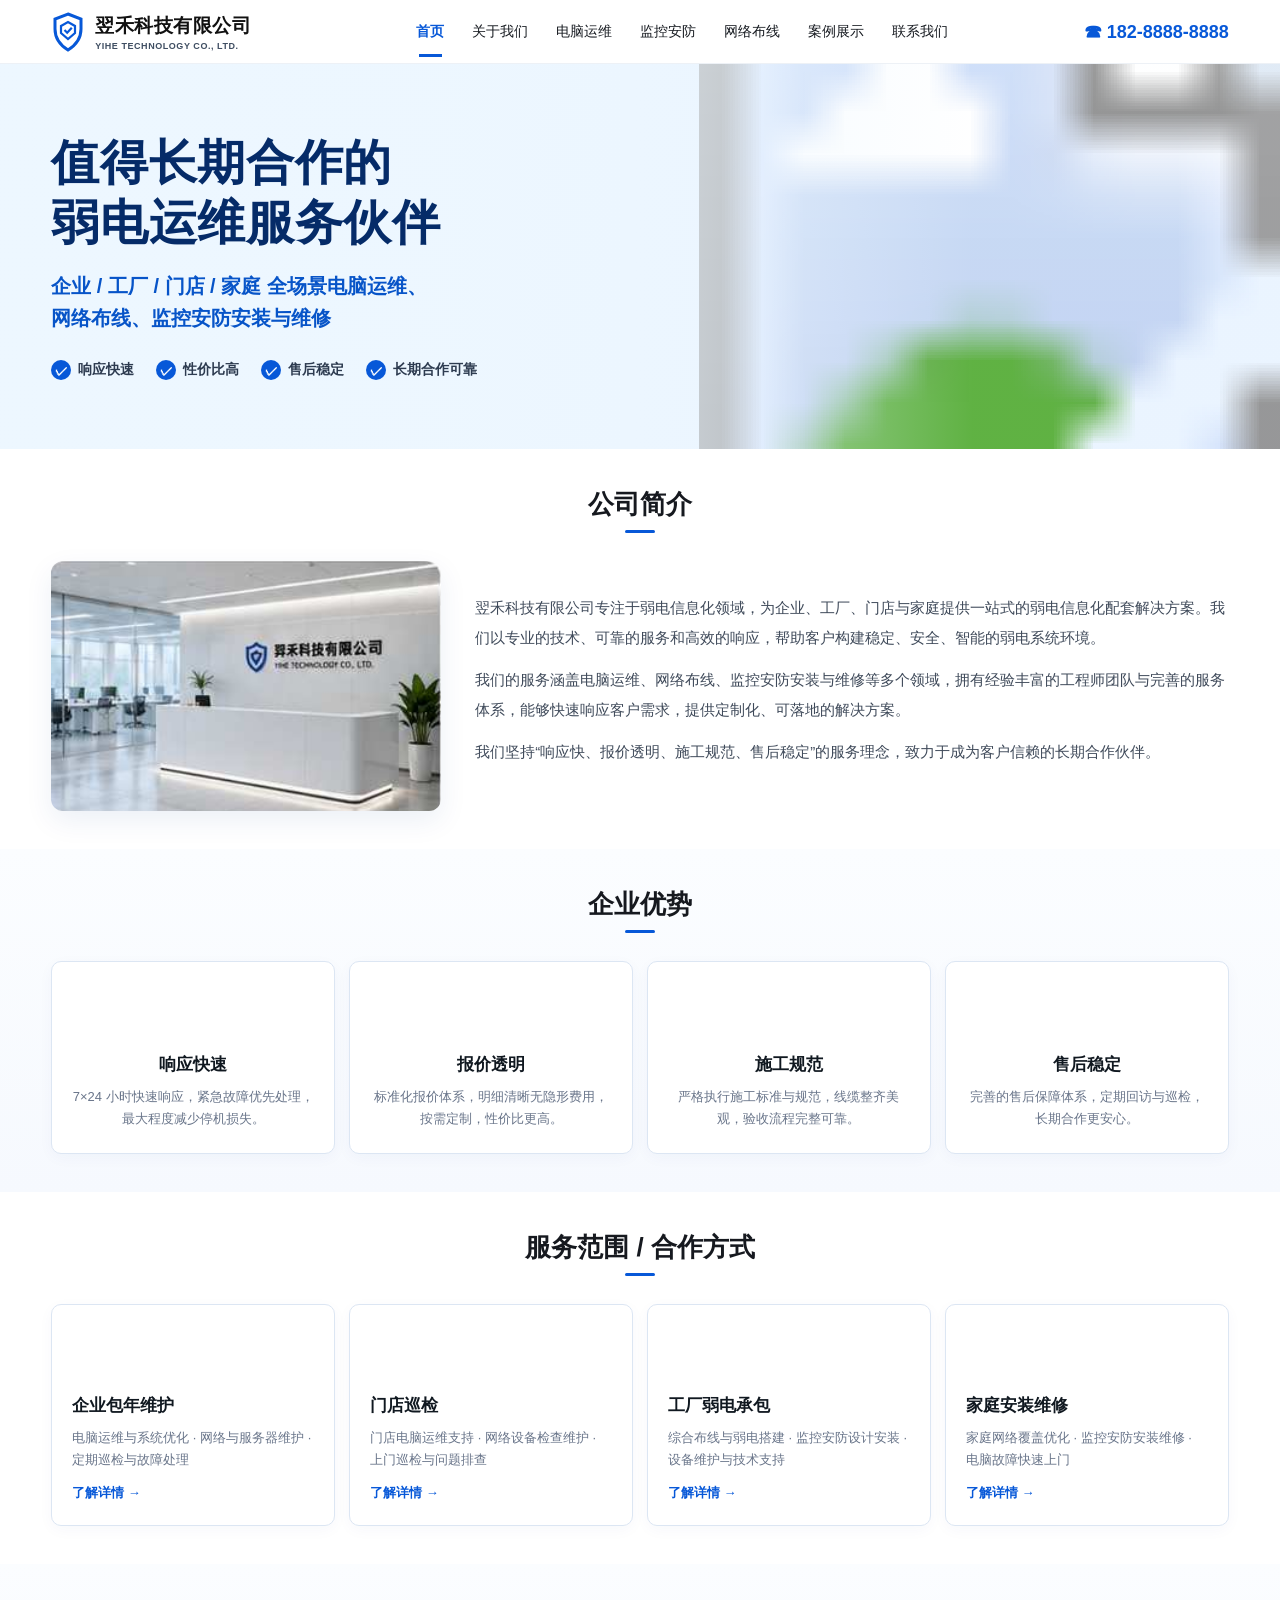
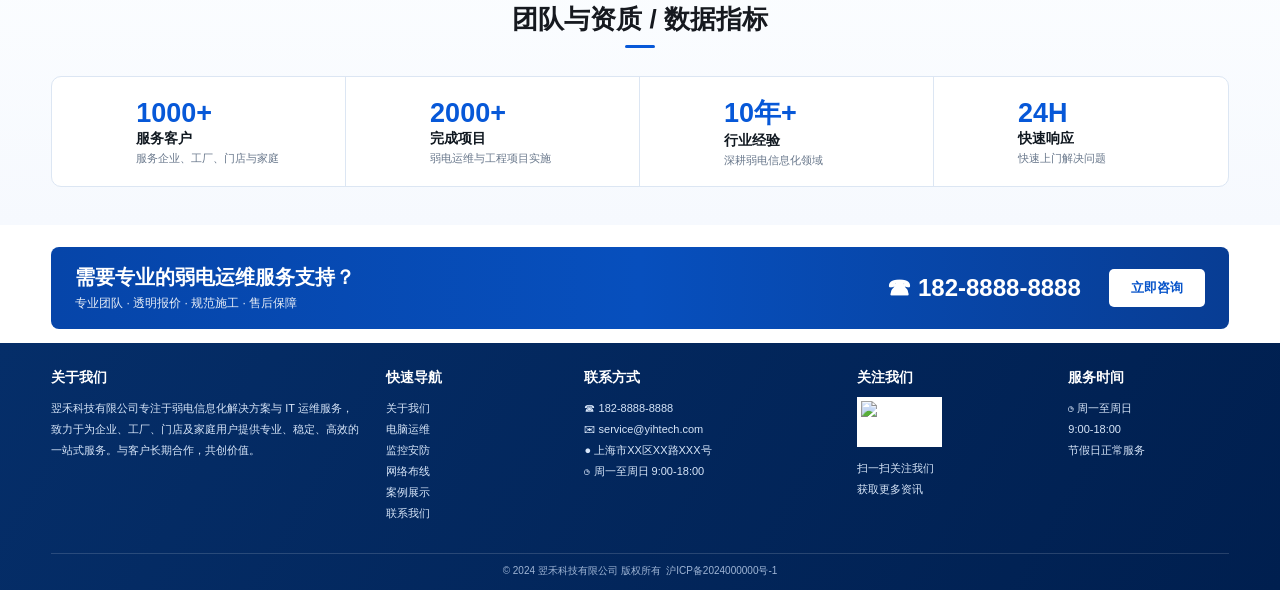
==== commit 679abc24: "fix: align homepage footer details with reference design" ====
--- a/index.html
+++ b/index.html
@@ -1 +1 @@
-<!doctype html><html lang="zh-CN"><head><meta charset="utf-8"><meta name="viewport" content="width=device-width,initial-scale=1"><meta name="description" content="翌禾科技弱电信息化服务官网"><title>翌禾科技有限公司</title><link rel="stylesheet" href="css/style.css"><style>.hero.home:before{background-image:url('assets/home-hero-original.svg')!important}</style></head><body><header class="site-header"><div class="container header-inner"><a href="index.html" class="brand"><svg viewBox="0 0 32 40" fill="none" aria-hidden="true"><path d="M16 2 29 7v10c0 9-5.1 16.1-13 21C8.1 33.1 3 26 3 17V7L16 2Z" stroke-width="3"/><path d="M9 14 16 10l7 4v7l-7 6-7-6v-7Z" stroke-width="2.2"/><path d="m12.5 18 2.7 2.7 4.6-5" stroke-width="2.2"/></svg><span><div class="brand-cn">翌禾科技有限公司</div><div class="brand-en">YIHE TECHNOLOGY CO., LTD.</div></span></a><nav class="nav"><a href="index.html" class="active">首页</a><a href="about.html" class="">关于我们</a><a href="computer-service.html" class="">电脑运维</a><a href="security.html" class="">监控安防</a><a href="network.html" class="">网络布线</a><a href="cases.html" class="">案例展示</a><a href="contact.html" class="">联系我们</a></nav><a class="header-phone" href="tel:18288888888">☎ 182-8888-8888</a><button class="mobile-btn" aria-label="打开菜单">☰</button></div></header><section class="hero home"><div class="container"><div class="hero-content"><h1>值得长期合作的<br>弱电运维服务伙伴</h1><p class="lead">企业 / 工厂 / 门店 / 家庭 全场景电脑运维、<br>网络布线、监控安防安装与维修</p><div class="hero-points"><span><i>✓</i>响应快速</span><span><i>✓</i>性价比高</span><span><i>✓</i>售后稳定</span><span><i>✓</i>长期合作可靠</span></div></div></div></section><section class="section"><div class="container"><h2 class="section-title">公司简介</h2><div class="split"><img src="assets/home-office-original.svg" alt="翌禾科技办公环境"><div class="copy"><p>翌禾科技有限公司专注于弱电信息化领域，为企业、工厂、门店与家庭提供一站式的弱电信息化配套解决方案。我们以专业的技术、可靠的服务和高效的响应，帮助客户构建稳定、安全、智能的弱电系统环境。</p><p>我们的服务涵盖电脑运维、网络布线、监控安防安装与维修等多个领域，拥有经验丰富的工程师团队与完善的服务体系，能够快速响应客户需求，提供定制化、可落地的解决方案。</p><p>我们坚持“响应快、报价透明、施工规范、售后稳定”的服务理念，致力于成为客户信赖的长期合作伙伴。</p></div></div></div></section><section class="section soft"><div class="container"><h2 class="section-title">企业优势</h2><div class="card-grid"><article class="feature-card"><div class="ico"><i data-lucide="zap"></i></div><h3>响应快速</h3><p>7×24 小时快速响应，紧急故障优先处理，最大程度减少停机损失。</p></article><article class="feature-card"><div class="ico"><i data-lucide="file-text"></i></div><h3>报价透明</h3><p>标准化报价体系，明细清晰无隐形费用，按需定制，性价比更高。</p></article><article class="feature-card"><div class="ico"><i data-lucide="hard-hat"></i></div><h3>施工规范</h3><p>严格执行施工标准与规范，线缆整齐美观，验收流程完整可靠。</p></article><article class="feature-card"><div class="ico"><i data-lucide="shield-check"></i></div><h3>售后稳定</h3><p>完善的售后保障体系，定期回访与巡检，长期合作更安心。</p></article></div></div></section><section class="section"><div class="container"><h2 class="section-title">服务范围 / 合作方式</h2><div class="card-grid service-box"><article class="feature-card"><div class="ico"><i data-lucide="building-2"></i></div><h3>企业包年维护</h3><p>电脑运维与系统优化 · 网络与服务器维护 · 定期巡检与故障处理</p><div class="link">了解详情 →</div></article><article class="feature-card"><div class="ico"><i data-lucide="store"></i></div><h3>门店巡检</h3><p>门店电脑运维支持 · 网络设备检查维护 · 上门巡检与问题排查</p><div class="link">了解详情 →</div></article><article class="feature-card"><div class="ico"><i data-lucide="factory"></i></div><h3>工厂弱电承包</h3><p>综合布线与弱电搭建 · 监控安防设计安装 · 设备维护与技术支持</p><div class="link">了解详情 →</div></article><article class="feature-card"><div class="ico"><i data-lucide="house"></i></div><h3>家庭安装维修</h3><p>家庭网络覆盖优化 · 监控安防安装维修 · 电脑故障快速上门</p><div class="link">了解详情 →</div></article></div></div></section><section class="section soft"><div class="container"><h2 class="section-title">团队与资质 / 数据指标</h2><div class="metric-panel"><div class="metric"><div class="ico"><i data-lucide="users"></i></div><div><b>1000+</b><span>服务客户</span><small>服务企业、工厂、门店与家庭</small></div></div><div class="metric"><div class="ico"><i data-lucide="notebook-tabs"></i></div><div><b>2000+</b><span>完成项目</span><small>弱电运维与工程项目实施</small></div></div><div class="metric"><div class="ico"><i data-lucide="shield-check"></i></div><div><b>10年+</b><span>行业经验</span><small>深耕弱电信息化领域</small></div></div><div class="metric"><div class="ico"><i data-lucide="clock-3"></i></div><div><b>24H</b><span>快速响应</span><small>快速上门解决问题</small></div></div></div></div></section><section class="section" style="padding-top:10px;padding-bottom:0"><div class="container"><div class="cta"><div><h3>需要专业的弱电运维服务支持？</h3><p>专业团队 · 透明报价 · 规范施工 · 售后保障</p></div><a class="phone" href="tel:18288888888">☎ 182-8888-8888</a><a class="btn-white" href="contact.html">立即咨询</a></div></div></section><footer class="footer"><div class="container"><div class="footer-grid"><div><h4>关于我们</h4><p>翌禾科技有限公司专注于弱电信息化解决方案与 IT 运维服务，致力于为企业、工厂、门店及家庭用户提供专业、稳定、高效的一站式服务。与客户长期合作，共创价值。</p></div><div><h4>快速导航</h4><p><a href="about.html">关于我们</a><br><a href="computer-service.html">电脑运维</a><br><a href="security.html">监控安防</a><br><a href="network.html">网络布线</a><br><a href="cases.html">案例展示</a><br><a href="contact.html">联系我们</a></p></div><div><h4>联系方式</h4><p>☎ 182-8888-8888<br>✉ service@yihtech.com<br>● 上海市XX区XX路XXX号<br>◷ 周一至周日 9:00-18:00</p></div><div><h4>关注我们</h4><img class="qr" src="https://api.qrserver.com/v1/create-qr-code/?size=180x180&data=https%3A%2F%2Fwgtfee.github.io%2F-yihe-tech-website%2F" alt="关注二维码"><p>扫一扫关注我们<br>获取更多资讯</p></div><div><h4>服务时间</h4><p>◷ 周一至周日<br>9:00-18:00<br>节假日正常服务</p></div></div><div class="copy">© 2026 翌禾科技有限公司 版权所有</div></div></footer><div id="notice" class="notice">留言已提交，我们会尽快与您联系。</div><script src="https://cdn.jsdelivr.net/npm/lucide@0.468.0/dist/umd/lucide.min.js"></script><script src="js/main.js"></script></body></html>+<!doctype html><html lang="zh-CN"><head><meta charset="utf-8"><meta name="viewport" content="width=device-width,initial-scale=1"><meta name="description" content="翌禾科技弱电信息化服务官网"><title>翌禾科技有限公司</title><link rel="stylesheet" href="css/style.css"><style>.hero.home:before{background-image:url('assets/home-hero-original.svg')!important}</style></head><body><header class="site-header"><div class="container header-inner"><a href="index.html" class="brand"><svg viewBox="0 0 32 40" fill="none" aria-hidden="true"><path d="M16 2 29 7v10c0 9-5.1 16.1-13 21C8.1 33.1 3 26 3 17V7L16 2Z" stroke-width="3"/><path d="M9 14 16 10l7 4v7l-7 6-7-6v-7Z" stroke-width="2.2"/><path d="m12.5 18 2.7 2.7 4.6-5" stroke-width="2.2"/></svg><span><div class="brand-cn">翌禾科技有限公司</div><div class="brand-en">YIHE TECHNOLOGY CO., LTD.</div></span></a><nav class="nav"><a href="index.html" class="active">首页</a><a href="about.html" class="">关于我们</a><a href="computer-service.html" class="">电脑运维</a><a href="security.html" class="">监控安防</a><a href="network.html" class="">网络布线</a><a href="cases.html" class="">案例展示</a><a href="contact.html" class="">联系我们</a></nav><a class="header-phone" href="tel:18288888888">☎ 182-8888-8888</a><button class="mobile-btn" aria-label="打开菜单">☰</button></div></header><section class="hero home"><div class="container"><div class="hero-content"><h1>值得长期合作的<br>弱电运维服务伙伴</h1><p class="lead">企业 / 工厂 / 门店 / 家庭 全场景电脑运维、<br>网络布线、监控安防安装与维修</p><div class="hero-points"><span><i>✓</i>响应快速</span><span><i>✓</i>性价比高</span><span><i>✓</i>售后稳定</span><span><i>✓</i>长期合作可靠</span></div></div></div></section><section class="section"><div class="container"><h2 class="section-title">公司简介</h2><div class="split"><img src="assets/home-office-original.svg" alt="翌禾科技办公环境"><div class="copy"><p>翌禾科技有限公司专注于弱电信息化领域，为企业、工厂、门店与家庭提供一站式的弱电信息化配套解决方案。我们以专业的技术、可靠的服务和高效的响应，帮助客户构建稳定、安全、智能的弱电系统环境。</p><p>我们的服务涵盖电脑运维、网络布线、监控安防安装与维修等多个领域，拥有经验丰富的工程师团队与完善的服务体系，能够快速响应客户需求，提供定制化、可落地的解决方案。</p><p>我们坚持“响应快、报价透明、施工规范、售后稳定”的服务理念，致力于成为客户信赖的长期合作伙伴。</p></div></div></div></section><section class="section soft"><div class="container"><h2 class="section-title">企业优势</h2><div class="card-grid"><article class="feature-card"><div class="ico"><i data-lucide="zap"></i></div><h3>响应快速</h3><p>7×24 小时快速响应，紧急故障优先处理，最大程度减少停机损失。</p></article><article class="feature-card"><div class="ico"><i data-lucide="file-text"></i></div><h3>报价透明</h3><p>标准化报价体系，明细清晰无隐形费用，按需定制，性价比更高。</p></article><article class="feature-card"><div class="ico"><i data-lucide="hard-hat"></i></div><h3>施工规范</h3><p>严格执行施工标准与规范，线缆整齐美观，验收流程完整可靠。</p></article><article class="feature-card"><div class="ico"><i data-lucide="shield-check"></i></div><h3>售后稳定</h3><p>完善的售后保障体系，定期回访与巡检，长期合作更安心。</p></article></div></div></section><section class="section"><div class="container"><h2 class="section-title">服务范围 / 合作方式</h2><div class="card-grid service-box"><article class="feature-card"><div class="ico"><i data-lucide="building-2"></i></div><h3>企业包年维护</h3><p>电脑运维与系统优化 · 网络与服务器维护 · 定期巡检与故障处理</p><div class="link">了解详情 →</div></article><article class="feature-card"><div class="ico"><i data-lucide="store"></i></div><h3>门店巡检</h3><p>门店电脑运维支持 · 网络设备检查维护 · 上门巡检与问题排查</p><div class="link">了解详情 →</div></article><article class="feature-card"><div class="ico"><i data-lucide="factory"></i></div><h3>工厂弱电承包</h3><p>综合布线与弱电搭建 · 监控安防设计安装 · 设备维护与技术支持</p><div class="link">了解详情 →</div></article><article class="feature-card"><div class="ico"><i data-lucide="house"></i></div><h3>家庭安装维修</h3><p>家庭网络覆盖优化 · 监控安防安装维修 · 电脑故障快速上门</p><div class="link">了解详情 →</div></article></div></div></section><section class="section soft"><div class="container"><h2 class="section-title">团队与资质 / 数据指标</h2><div class="metric-panel"><div class="metric"><div class="ico"><i data-lucide="users"></i></div><div><b>1000+</b><span>服务客户</span><small>服务企业、工厂、门店与家庭</small></div></div><div class="metric"><div class="ico"><i data-lucide="notebook-tabs"></i></div><div><b>2000+</b><span>完成项目</span><small>弱电运维与工程项目实施</small></div></div><div class="metric"><div class="ico"><i data-lucide="shield-check"></i></div><div><b>10年+</b><span>行业经验</span><small>深耕弱电信息化领域</small></div></div><div class="metric"><div class="ico"><i data-lucide="clock-3"></i></div><div><b>24H</b><span>快速响应</span><small>快速上门解决问题</small></div></div></div></div></section><section class="section" style="padding-top:10px;padding-bottom:0"><div class="container"><div class="cta"><div><h3>需要专业的弱电运维服务支持？</h3><p>专业团队 · 透明报价 · 规范施工 · 售后保障</p></div><a class="phone" href="tel:18288888888">☎ 182-8888-8888</a><a class="btn-white" href="contact.html">立即咨询</a></div></div></section><footer class="footer"><div class="container"><div class="footer-grid"><div><h4>关于我们</h4><p>翌禾科技有限公司专注于弱电信息化解决方案与 IT 运维服务，致力于为企业、工厂、门店及家庭用户提供专业、稳定、高效的一站式服务。与客户长期合作，共创价值。</p></div><div><h4>快速导航</h4><p><a href="about.html">关于我们</a><br><a href="computer-service.html">电脑运维</a><br><a href="security.html">监控安防</a><br><a href="network.html">网络布线</a><br><a href="cases.html">案例展示</a><br><a href="contact.html">联系我们</a></p></div><div><h4>联系方式</h4><p>☎ 182-8888-8888<br>✉ service@yihtech.com<br>● 上海市XX区XX路XXX号<br>◷ 周一至周日 9:00-18:00</p></div><div><h4>关注我们</h4><img class="qr" src="https://api.qrserver.com/v1/create-qr-code/?size=180x180&data=https%3A%2F%2Fwgtfee.github.io%2F-yihe-tech-website%2F" alt="关注二维码"><p>扫一扫关注我们<br>获取更多资讯</p></div><div><h4>服务时间</h4><p>◷ 周一至周日<br>9:00-18:00<br>节假日正常服务</p></div></div><div class="copy">© 2024 翌禾科技有限公司 版权所有&nbsp;&nbsp;沪ICP备2024000000号-1</div></div></footer><div id="notice" class="notice">留言已提交，我们会尽快与您联系。</div><script src="https://cdn.jsdelivr.net/npm/lucide@0.468.0/dist/umd/lucide.min.js"></script><script src="js/main.js"></script></body></html>
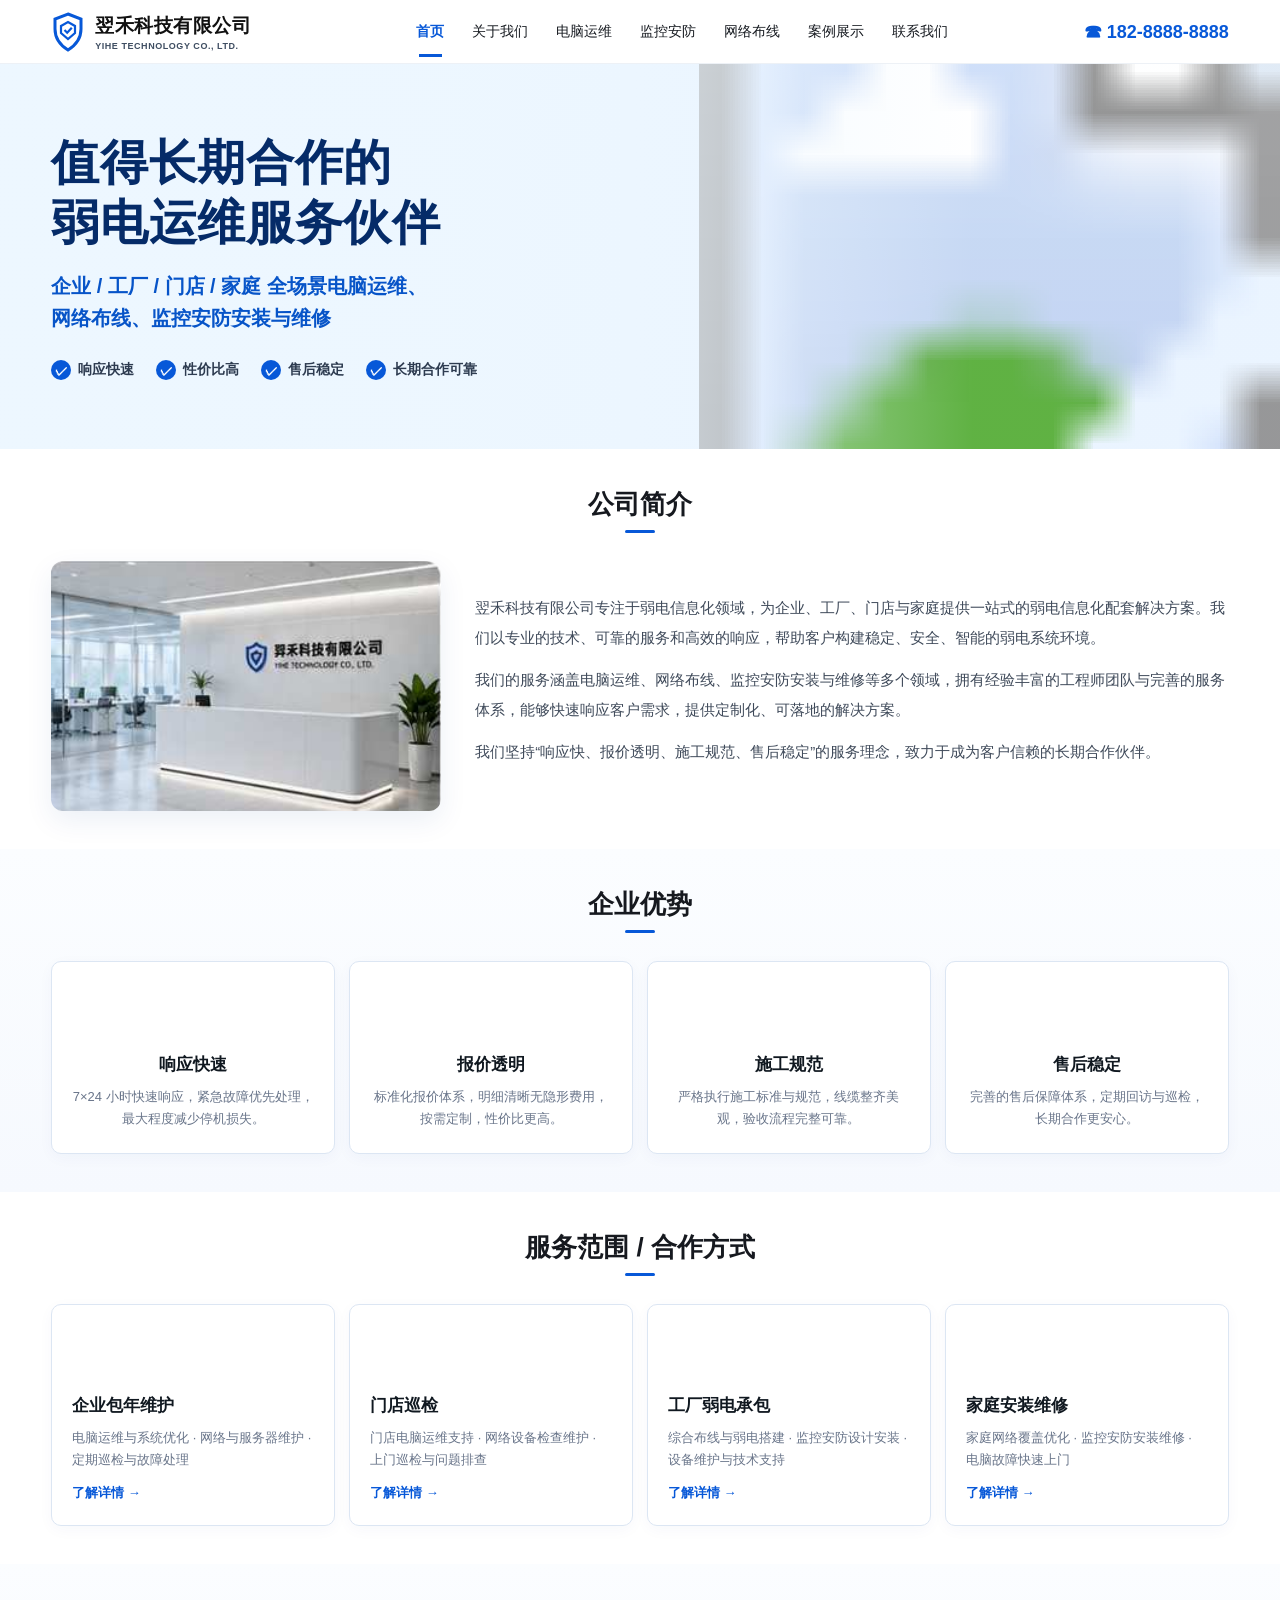
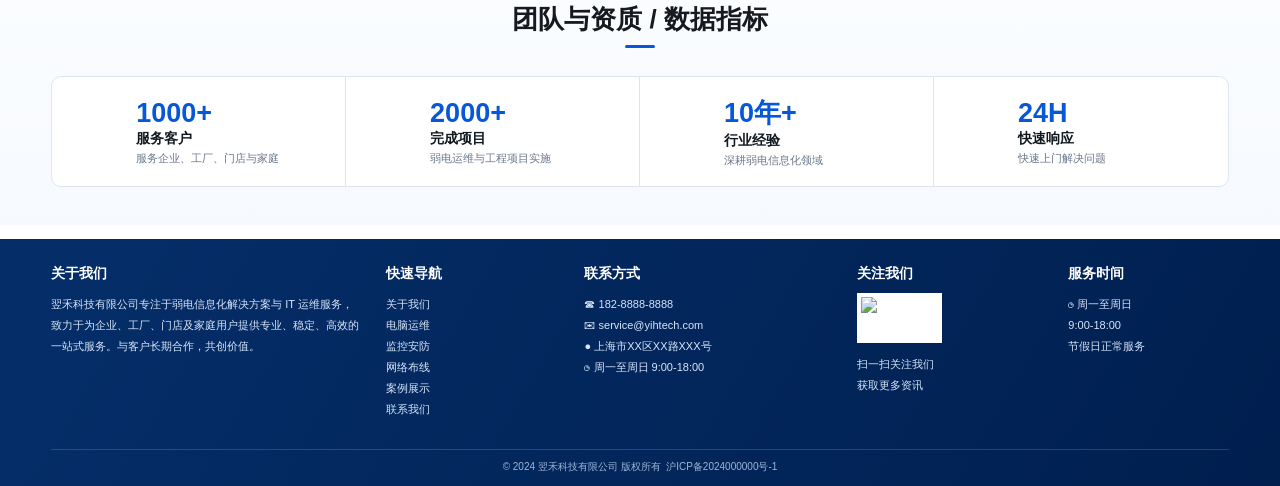
==== commit 62ec4755: "fix: match homepage reference section flow" ====
--- a/index.html
+++ b/index.html
@@ -1 +1 @@
-<!doctype html><html lang="zh-CN"><head><meta charset="utf-8"><meta name="viewport" content="width=device-width,initial-scale=1"><meta name="description" content="翌禾科技弱电信息化服务官网"><title>翌禾科技有限公司</title><link rel="stylesheet" href="css/style.css"><style>.hero.home:before{background-image:url('assets/home-hero-original.svg')!important}</style></head><body><header class="site-header"><div class="container header-inner"><a href="index.html" class="brand"><svg viewBox="0 0 32 40" fill="none" aria-hidden="true"><path d="M16 2 29 7v10c0 9-5.1 16.1-13 21C8.1 33.1 3 26 3 17V7L16 2Z" stroke-width="3"/><path d="M9 14 16 10l7 4v7l-7 6-7-6v-7Z" stroke-width="2.2"/><path d="m12.5 18 2.7 2.7 4.6-5" stroke-width="2.2"/></svg><span><div class="brand-cn">翌禾科技有限公司</div><div class="brand-en">YIHE TECHNOLOGY CO., LTD.</div></span></a><nav class="nav"><a href="index.html" class="active">首页</a><a href="about.html" class="">关于我们</a><a href="computer-service.html" class="">电脑运维</a><a href="security.html" class="">监控安防</a><a href="network.html" class="">网络布线</a><a href="cases.html" class="">案例展示</a><a href="contact.html" class="">联系我们</a></nav><a class="header-phone" href="tel:18288888888">☎ 182-8888-8888</a><button class="mobile-btn" aria-label="打开菜单">☰</button></div></header><section class="hero home"><div class="container"><div class="hero-content"><h1>值得长期合作的<br>弱电运维服务伙伴</h1><p class="lead">企业 / 工厂 / 门店 / 家庭 全场景电脑运维、<br>网络布线、监控安防安装与维修</p><div class="hero-points"><span><i>✓</i>响应快速</span><span><i>✓</i>性价比高</span><span><i>✓</i>售后稳定</span><span><i>✓</i>长期合作可靠</span></div></div></div></section><section class="section"><div class="container"><h2 class="section-title">公司简介</h2><div class="split"><img src="assets/home-office-original.svg" alt="翌禾科技办公环境"><div class="copy"><p>翌禾科技有限公司专注于弱电信息化领域，为企业、工厂、门店与家庭提供一站式的弱电信息化配套解决方案。我们以专业的技术、可靠的服务和高效的响应，帮助客户构建稳定、安全、智能的弱电系统环境。</p><p>我们的服务涵盖电脑运维、网络布线、监控安防安装与维修等多个领域，拥有经验丰富的工程师团队与完善的服务体系，能够快速响应客户需求，提供定制化、可落地的解决方案。</p><p>我们坚持“响应快、报价透明、施工规范、售后稳定”的服务理念，致力于成为客户信赖的长期合作伙伴。</p></div></div></div></section><section class="section soft"><div class="container"><h2 class="section-title">企业优势</h2><div class="card-grid"><article class="feature-card"><div class="ico"><i data-lucide="zap"></i></div><h3>响应快速</h3><p>7×24 小时快速响应，紧急故障优先处理，最大程度减少停机损失。</p></article><article class="feature-card"><div class="ico"><i data-lucide="file-text"></i></div><h3>报价透明</h3><p>标准化报价体系，明细清晰无隐形费用，按需定制，性价比更高。</p></article><article class="feature-card"><div class="ico"><i data-lucide="hard-hat"></i></div><h3>施工规范</h3><p>严格执行施工标准与规范，线缆整齐美观，验收流程完整可靠。</p></article><article class="feature-card"><div class="ico"><i data-lucide="shield-check"></i></div><h3>售后稳定</h3><p>完善的售后保障体系，定期回访与巡检，长期合作更安心。</p></article></div></div></section><section class="section"><div class="container"><h2 class="section-title">服务范围 / 合作方式</h2><div class="card-grid service-box"><article class="feature-card"><div class="ico"><i data-lucide="building-2"></i></div><h3>企业包年维护</h3><p>电脑运维与系统优化 · 网络与服务器维护 · 定期巡检与故障处理</p><div class="link">了解详情 →</div></article><article class="feature-card"><div class="ico"><i data-lucide="store"></i></div><h3>门店巡检</h3><p>门店电脑运维支持 · 网络设备检查维护 · 上门巡检与问题排查</p><div class="link">了解详情 →</div></article><article class="feature-card"><div class="ico"><i data-lucide="factory"></i></div><h3>工厂弱电承包</h3><p>综合布线与弱电搭建 · 监控安防设计安装 · 设备维护与技术支持</p><div class="link">了解详情 →</div></article><article class="feature-card"><div class="ico"><i data-lucide="house"></i></div><h3>家庭安装维修</h3><p>家庭网络覆盖优化 · 监控安防安装维修 · 电脑故障快速上门</p><div class="link">了解详情 →</div></article></div></div></section><section class="section soft"><div class="container"><h2 class="section-title">团队与资质 / 数据指标</h2><div class="metric-panel"><div class="metric"><div class="ico"><i data-lucide="users"></i></div><div><b>1000+</b><span>服务客户</span><small>服务企业、工厂、门店与家庭</small></div></div><div class="metric"><div class="ico"><i data-lucide="notebook-tabs"></i></div><div><b>2000+</b><span>完成项目</span><small>弱电运维与工程项目实施</small></div></div><div class="metric"><div class="ico"><i data-lucide="shield-check"></i></div><div><b>10年+</b><span>行业经验</span><small>深耕弱电信息化领域</small></div></div><div class="metric"><div class="ico"><i data-lucide="clock-3"></i></div><div><b>24H</b><span>快速响应</span><small>快速上门解决问题</small></div></div></div></div></section><section class="section" style="padding-top:10px;padding-bottom:0"><div class="container"><div class="cta"><div><h3>需要专业的弱电运维服务支持？</h3><p>专业团队 · 透明报价 · 规范施工 · 售后保障</p></div><a class="phone" href="tel:18288888888">☎ 182-8888-8888</a><a class="btn-white" href="contact.html">立即咨询</a></div></div></section><footer class="footer"><div class="container"><div class="footer-grid"><div><h4>关于我们</h4><p>翌禾科技有限公司专注于弱电信息化解决方案与 IT 运维服务，致力于为企业、工厂、门店及家庭用户提供专业、稳定、高效的一站式服务。与客户长期合作，共创价值。</p></div><div><h4>快速导航</h4><p><a href="about.html">关于我们</a><br><a href="computer-service.html">电脑运维</a><br><a href="security.html">监控安防</a><br><a href="network.html">网络布线</a><br><a href="cases.html">案例展示</a><br><a href="contact.html">联系我们</a></p></div><div><h4>联系方式</h4><p>☎ 182-8888-8888<br>✉ service@yihtech.com<br>● 上海市XX区XX路XXX号<br>◷ 周一至周日 9:00-18:00</p></div><div><h4>关注我们</h4><img class="qr" src="https://api.qrserver.com/v1/create-qr-code/?size=180x180&data=https%3A%2F%2Fwgtfee.github.io%2F-yihe-tech-website%2F" alt="关注二维码"><p>扫一扫关注我们<br>获取更多资讯</p></div><div><h4>服务时间</h4><p>◷ 周一至周日<br>9:00-18:00<br>节假日正常服务</p></div></div><div class="copy">© 2024 翌禾科技有限公司 版权所有&nbsp;&nbsp;沪ICP备2024000000号-1</div></div></footer><div id="notice" class="notice">留言已提交，我们会尽快与您联系。</div><script src="https://cdn.jsdelivr.net/npm/lucide@0.468.0/dist/umd/lucide.min.js"></script><script src="js/main.js"></script></body></html>+<!doctype html><html lang="zh-CN"><head><meta charset="utf-8"><meta name="viewport" content="width=device-width,initial-scale=1"><meta name="description" content="翌禾科技弱电信息化服务官网"><title>翌禾科技有限公司</title><link rel="stylesheet" href="css/style.css"><style>.hero.home:before{background-image:url('assets/home-hero-original.svg')!important}</style></head><body><header class="site-header"><div class="container header-inner"><a href="index.html" class="brand"><svg viewBox="0 0 32 40" fill="none" aria-hidden="true"><path d="M16 2 29 7v10c0 9-5.1 16.1-13 21C8.1 33.1 3 26 3 17V7L16 2Z" stroke-width="3"/><path d="M9 14 16 10l7 4v7l-7 6-7-6v-7Z" stroke-width="2.2"/><path d="m12.5 18 2.7 2.7 4.6-5" stroke-width="2.2"/></svg><span><div class="brand-cn">翌禾科技有限公司</div><div class="brand-en">YIHE TECHNOLOGY CO., LTD.</div></span></a><nav class="nav"><a href="index.html" class="active">首页</a><a href="about.html">关于我们</a><a href="computer-service.html">电脑运维</a><a href="security.html">监控安防</a><a href="network.html">网络布线</a><a href="cases.html">案例展示</a><a href="contact.html">联系我们</a></nav><a class="header-phone" href="tel:18288888888">☎ 182-8888-8888</a><button class="mobile-btn" aria-label="打开菜单">☰</button></div></header><section class="hero home"><div class="container"><div class="hero-content"><h1>值得长期合作的<br>弱电运维服务伙伴</h1><p class="lead">企业 / 工厂 / 门店 / 家庭 全场景电脑运维、<br>网络布线、监控安防安装与维修</p><div class="hero-points"><span><i>✓</i>响应快速</span><span><i>✓</i>性价比高</span><span><i>✓</i>售后稳定</span><span><i>✓</i>长期合作可靠</span></div></div></div></section><section class="section"><div class="container"><h2 class="section-title">公司简介</h2><div class="split"><img src="assets/home-office-original.svg" alt="翌禾科技办公环境"><div class="copy"><p>翌禾科技有限公司专注于弱电信息化领域，为企业、工厂、门店与家庭提供一站式的弱电信息化配套解决方案。我们以专业的技术、可靠的服务和高效的响应，帮助客户构建稳定、安全、智能的弱电系统环境。</p><p>我们的服务涵盖电脑运维、网络布线、监控安防安装与维修等多个领域，拥有经验丰富的工程师团队与完善的服务体系，能够快速响应客户需求，提供定制化、可落地的解决方案。</p><p>我们坚持“响应快、报价透明、施工规范、售后稳定”的服务理念，致力于成为客户信赖的长期合作伙伴。</p></div></div></div></section><section class="section soft"><div class="container"><h2 class="section-title">企业优势</h2><div class="card-grid"><article class="feature-card"><div class="ico"><i data-lucide="zap"></i></div><h3>响应快速</h3><p>7×24 小时快速响应，紧急故障优先处理，最大程度减少停机损失。</p></article><article class="feature-card"><div class="ico"><i data-lucide="file-text"></i></div><h3>报价透明</h3><p>标准化报价体系，明细清晰无隐形费用，按需定制，性价比更高。</p></article><article class="feature-card"><div class="ico"><i data-lucide="hard-hat"></i></div><h3>施工规范</h3><p>严格执行施工标准与规范，线缆整齐美观，验收流程完整可靠。</p></article><article class="feature-card"><div class="ico"><i data-lucide="shield-check"></i></div><h3>售后稳定</h3><p>完善的售后保障体系，定期回访与巡检，长期合作更安心。</p></article></div></div></section><section class="section"><div class="container"><h2 class="section-title">服务范围 / 合作方式</h2><div class="card-grid service-box"><article class="feature-card"><div class="ico"><i data-lucide="building-2"></i></div><h3>企业包年维护</h3><p>电脑运维与系统优化 · 网络与服务器维护 · 定期巡检与故障处理</p><div class="link">了解详情 →</div></article><article class="feature-card"><div class="ico"><i data-lucide="store"></i></div><h3>门店巡检</h3><p>门店电脑运维支持 · 网络设备检查维护 · 上门巡检与问题排查</p><div class="link">了解详情 →</div></article><article class="feature-card"><div class="ico"><i data-lucide="factory"></i></div><h3>工厂弱电承包</h3><p>综合布线与弱电搭建 · 监控安防设计安装 · 设备维护与技术支持</p><div class="link">了解详情 →</div></article><article class="feature-card"><div class="ico"><i data-lucide="house"></i></div><h3>家庭安装维修</h3><p>家庭网络覆盖优化 · 监控安防安装维修 · 电脑故障快速上门</p><div class="link">了解详情 →</div></article></div></div></section><section class="section soft"><div class="container"><h2 class="section-title">团队与资质 / 数据指标</h2><div class="metric-panel"><div class="metric"><div class="ico"><i data-lucide="users"></i></div><div><b>1000+</b><span>服务客户</span><small>服务企业、工厂、门店与家庭</small></div></div><div class="metric"><div class="ico"><i data-lucide="notebook-tabs"></i></div><div><b>2000+</b><span>完成项目</span><small>弱电运维与工程项目实施</small></div></div><div class="metric"><div class="ico"><i data-lucide="shield-check"></i></div><div><b>10年+</b><span>行业经验</span><small>深耕弱电信息化领域</small></div></div><div class="metric"><div class="ico"><i data-lucide="clock-3"></i></div><div><b>24H</b><span>快速响应</span><small>快速上门解决问题</small></div></div></div></div></section><footer class="footer"><div class="container"><div class="footer-grid"><div><h4>关于我们</h4><p>翌禾科技有限公司专注于弱电信息化解决方案与 IT 运维服务，致力于为企业、工厂、门店及家庭用户提供专业、稳定、高效的一站式服务。与客户长期合作，共创价值。</p></div><div><h4>快速导航</h4><p><a href="about.html">关于我们</a><br><a href="computer-service.html">电脑运维</a><br><a href="security.html">监控安防</a><br><a href="network.html">网络布线</a><br><a href="cases.html">案例展示</a><br><a href="contact.html">联系我们</a></p></div><div><h4>联系方式</h4><p>☎ 182-8888-8888<br>✉ service@yihtech.com<br>● 上海市XX区XX路XXX号<br>◷ 周一至周日 9:00-18:00</p></div><div><h4>关注我们</h4><img class="qr" src="https://api.qrserver.com/v1/create-qr-code/?size=180x180&data=https%3A%2F%2Fwgtfee.github.io%2F-yihe-tech-website%2F" alt="关注二维码"><p>扫一扫关注我们<br>获取更多资讯</p></div><div><h4>服务时间</h4><p>◷ 周一至周日<br>9:00-18:00<br>节假日正常服务</p></div></div><div class="copy">© 2024 翌禾科技有限公司 版权所有&nbsp;&nbsp;沪ICP备2024000000号-1</div></div></footer><div id="notice" class="notice">留言已提交，我们会尽快与您联系。</div><script src="https://cdn.jsdelivr.net/npm/lucide@0.468.0/dist/umd/lucide.min.js"></script><script src="js/main.js"></script></body></html>
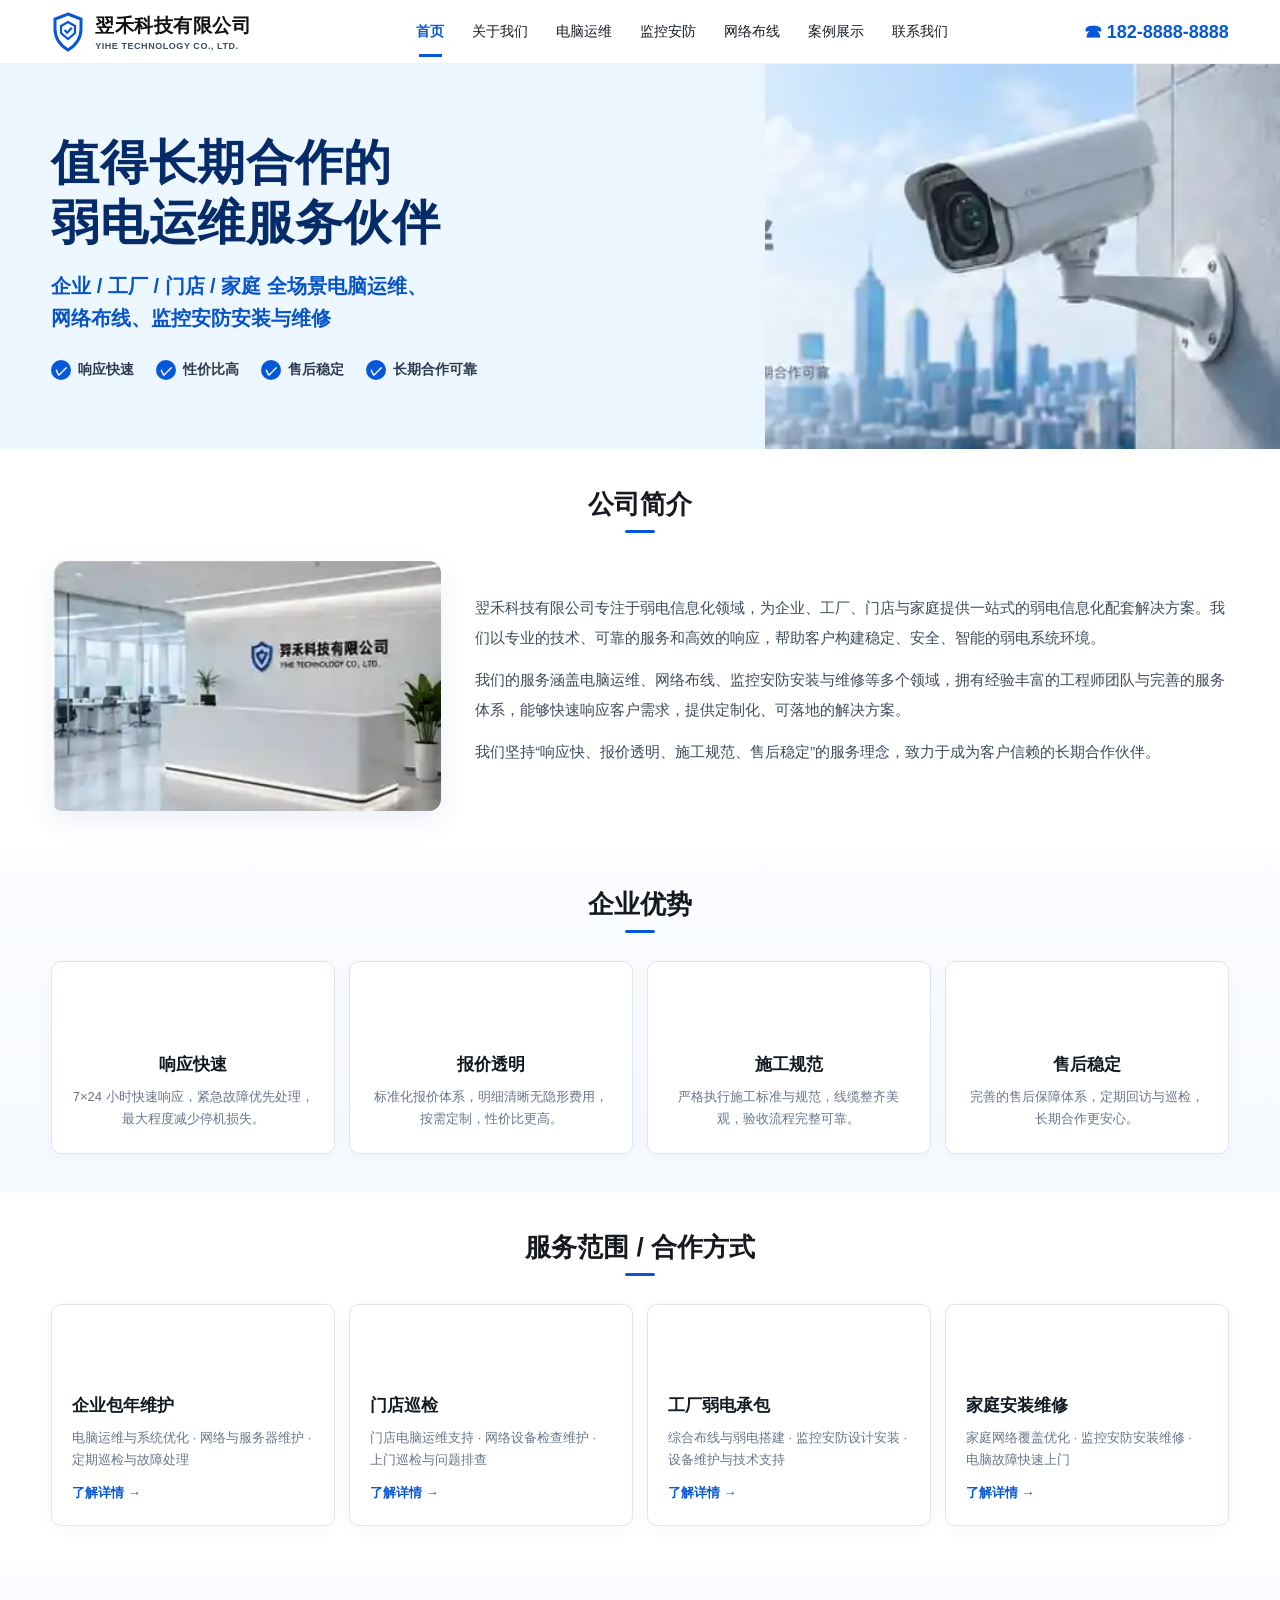
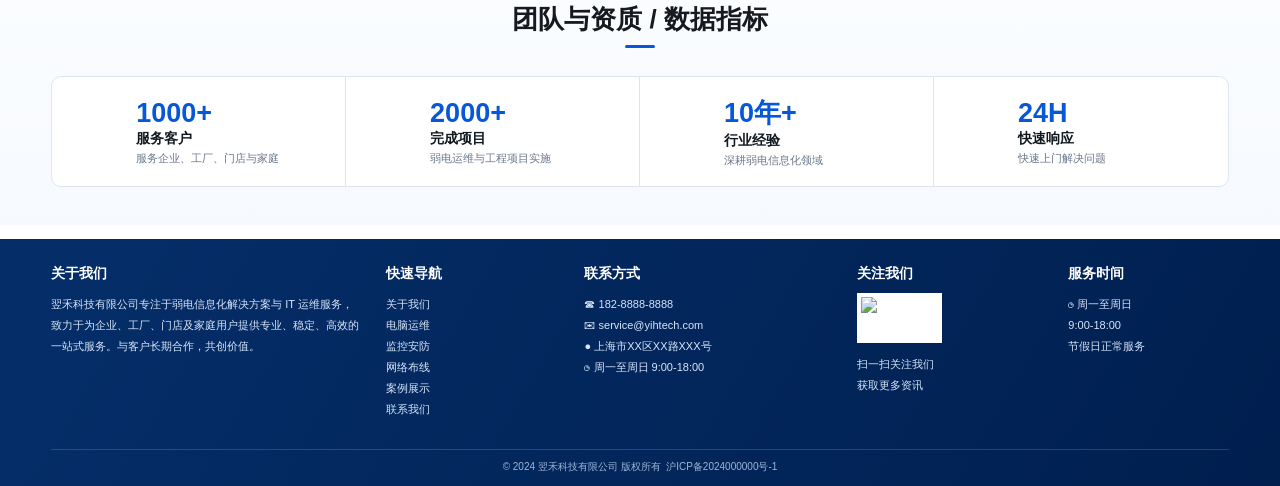
==== commit d029f77c: "fix: bust cached homepage assets" ====
--- a/index.html
+++ b/index.html
@@ -1 +1 @@
-<!doctype html><html lang="zh-CN"><head><meta charset="utf-8"><meta name="viewport" content="width=device-width,initial-scale=1"><meta name="description" content="翌禾科技弱电信息化服务官网"><title>翌禾科技有限公司</title><link rel="stylesheet" href="css/style.css"><style>.hero.home:before{background-image:url('assets/home-hero-original.svg')!important}</style></head><body><header class="site-header"><div class="container header-inner"><a href="index.html" class="brand"><svg viewBox="0 0 32 40" fill="none" aria-hidden="true"><path d="M16 2 29 7v10c0 9-5.1 16.1-13 21C8.1 33.1 3 26 3 17V7L16 2Z" stroke-width="3"/><path d="M9 14 16 10l7 4v7l-7 6-7-6v-7Z" stroke-width="2.2"/><path d="m12.5 18 2.7 2.7 4.6-5" stroke-width="2.2"/></svg><span><div class="brand-cn">翌禾科技有限公司</div><div class="brand-en">YIHE TECHNOLOGY CO., LTD.</div></span></a><nav class="nav"><a href="index.html" class="active">首页</a><a href="about.html">关于我们</a><a href="computer-service.html">电脑运维</a><a href="security.html">监控安防</a><a href="network.html">网络布线</a><a href="cases.html">案例展示</a><a href="contact.html">联系我们</a></nav><a class="header-phone" href="tel:18288888888">☎ 182-8888-8888</a><button class="mobile-btn" aria-label="打开菜单">☰</button></div></header><section class="hero home"><div class="container"><div class="hero-content"><h1>值得长期合作的<br>弱电运维服务伙伴</h1><p class="lead">企业 / 工厂 / 门店 / 家庭 全场景电脑运维、<br>网络布线、监控安防安装与维修</p><div class="hero-points"><span><i>✓</i>响应快速</span><span><i>✓</i>性价比高</span><span><i>✓</i>售后稳定</span><span><i>✓</i>长期合作可靠</span></div></div></div></section><section class="section"><div class="container"><h2 class="section-title">公司简介</h2><div class="split"><img src="assets/home-office-original.svg" alt="翌禾科技办公环境"><div class="copy"><p>翌禾科技有限公司专注于弱电信息化领域，为企业、工厂、门店与家庭提供一站式的弱电信息化配套解决方案。我们以专业的技术、可靠的服务和高效的响应，帮助客户构建稳定、安全、智能的弱电系统环境。</p><p>我们的服务涵盖电脑运维、网络布线、监控安防安装与维修等多个领域，拥有经验丰富的工程师团队与完善的服务体系，能够快速响应客户需求，提供定制化、可落地的解决方案。</p><p>我们坚持“响应快、报价透明、施工规范、售后稳定”的服务理念，致力于成为客户信赖的长期合作伙伴。</p></div></div></div></section><section class="section soft"><div class="container"><h2 class="section-title">企业优势</h2><div class="card-grid"><article class="feature-card"><div class="ico"><i data-lucide="zap"></i></div><h3>响应快速</h3><p>7×24 小时快速响应，紧急故障优先处理，最大程度减少停机损失。</p></article><article class="feature-card"><div class="ico"><i data-lucide="file-text"></i></div><h3>报价透明</h3><p>标准化报价体系，明细清晰无隐形费用，按需定制，性价比更高。</p></article><article class="feature-card"><div class="ico"><i data-lucide="hard-hat"></i></div><h3>施工规范</h3><p>严格执行施工标准与规范，线缆整齐美观，验收流程完整可靠。</p></article><article class="feature-card"><div class="ico"><i data-lucide="shield-check"></i></div><h3>售后稳定</h3><p>完善的售后保障体系，定期回访与巡检，长期合作更安心。</p></article></div></div></section><section class="section"><div class="container"><h2 class="section-title">服务范围 / 合作方式</h2><div class="card-grid service-box"><article class="feature-card"><div class="ico"><i data-lucide="building-2"></i></div><h3>企业包年维护</h3><p>电脑运维与系统优化 · 网络与服务器维护 · 定期巡检与故障处理</p><div class="link">了解详情 →</div></article><article class="feature-card"><div class="ico"><i data-lucide="store"></i></div><h3>门店巡检</h3><p>门店电脑运维支持 · 网络设备检查维护 · 上门巡检与问题排查</p><div class="link">了解详情 →</div></article><article class="feature-card"><div class="ico"><i data-lucide="factory"></i></div><h3>工厂弱电承包</h3><p>综合布线与弱电搭建 · 监控安防设计安装 · 设备维护与技术支持</p><div class="link">了解详情 →</div></article><article class="feature-card"><div class="ico"><i data-lucide="house"></i></div><h3>家庭安装维修</h3><p>家庭网络覆盖优化 · 监控安防安装维修 · 电脑故障快速上门</p><div class="link">了解详情 →</div></article></div></div></section><section class="section soft"><div class="container"><h2 class="section-title">团队与资质 / 数据指标</h2><div class="metric-panel"><div class="metric"><div class="ico"><i data-lucide="users"></i></div><div><b>1000+</b><span>服务客户</span><small>服务企业、工厂、门店与家庭</small></div></div><div class="metric"><div class="ico"><i data-lucide="notebook-tabs"></i></div><div><b>2000+</b><span>完成项目</span><small>弱电运维与工程项目实施</small></div></div><div class="metric"><div class="ico"><i data-lucide="shield-check"></i></div><div><b>10年+</b><span>行业经验</span><small>深耕弱电信息化领域</small></div></div><div class="metric"><div class="ico"><i data-lucide="clock-3"></i></div><div><b>24H</b><span>快速响应</span><small>快速上门解决问题</small></div></div></div></div></section><footer class="footer"><div class="container"><div class="footer-grid"><div><h4>关于我们</h4><p>翌禾科技有限公司专注于弱电信息化解决方案与 IT 运维服务，致力于为企业、工厂、门店及家庭用户提供专业、稳定、高效的一站式服务。与客户长期合作，共创价值。</p></div><div><h4>快速导航</h4><p><a href="about.html">关于我们</a><br><a href="computer-service.html">电脑运维</a><br><a href="security.html">监控安防</a><br><a href="network.html">网络布线</a><br><a href="cases.html">案例展示</a><br><a href="contact.html">联系我们</a></p></div><div><h4>联系方式</h4><p>☎ 182-8888-8888<br>✉ service@yihtech.com<br>● 上海市XX区XX路XXX号<br>◷ 周一至周日 9:00-18:00</p></div><div><h4>关注我们</h4><img class="qr" src="https://api.qrserver.com/v1/create-qr-code/?size=180x180&data=https%3A%2F%2Fwgtfee.github.io%2F-yihe-tech-website%2F" alt="关注二维码"><p>扫一扫关注我们<br>获取更多资讯</p></div><div><h4>服务时间</h4><p>◷ 周一至周日<br>9:00-18:00<br>节假日正常服务</p></div></div><div class="copy">© 2024 翌禾科技有限公司 版权所有&nbsp;&nbsp;沪ICP备2024000000号-1</div></div></footer><div id="notice" class="notice">留言已提交，我们会尽快与您联系。</div><script src="https://cdn.jsdelivr.net/npm/lucide@0.468.0/dist/umd/lucide.min.js"></script><script src="js/main.js"></script></body></html>+<!doctype html><html lang="zh-CN"><head><meta charset="utf-8"><meta name="viewport" content="width=device-width,initial-scale=1"><meta name="description" content="翌禾科技弱电信息化服务官网"><title>翌禾科技有限公司</title><link rel="stylesheet" href="css/style.css?v=20260823-2305"><style>.hero.home:before{background-image:url('assets/home-hero-original.svg?v=20260823-2305')!important}</style></head><body><header class="site-header"><div class="container header-inner"><a href="index.html" class="brand"><svg viewBox="0 0 32 40" fill="none" aria-hidden="true"><path d="M16 2 29 7v10c0 9-5.1 16.1-13 21C8.1 33.1 3 26 3 17V7L16 2Z" stroke-width="3"/><path d="M9 14 16 10l7 4v7l-7 6-7-6v-7Z" stroke-width="2.2"/><path d="m12.5 18 2.7 2.7 4.6-5" stroke-width="2.2"/></svg><span><div class="brand-cn">翌禾科技有限公司</div><div class="brand-en">YIHE TECHNOLOGY CO., LTD.</div></span></a><nav class="nav"><a href="index.html" class="active">首页</a><a href="about.html">关于我们</a><a href="computer-service.html">电脑运维</a><a href="security.html">监控安防</a><a href="network.html">网络布线</a><a href="cases.html">案例展示</a><a href="contact.html">联系我们</a></nav><a class="header-phone" href="tel:18288888888">☎ 182-8888-8888</a><button class="mobile-btn" aria-label="打开菜单">☰</button></div></header><section class="hero home"><div class="container"><div class="hero-content"><h1>值得长期合作的<br>弱电运维服务伙伴</h1><p class="lead">企业 / 工厂 / 门店 / 家庭 全场景电脑运维、<br>网络布线、监控安防安装与维修</p><div class="hero-points"><span><i>✓</i>响应快速</span><span><i>✓</i>性价比高</span><span><i>✓</i>售后稳定</span><span><i>✓</i>长期合作可靠</span></div></div></div></section><section class="section"><div class="container"><h2 class="section-title">公司简介</h2><div class="split"><img src="assets/home-office-original.svg?v=20260823-2305" alt="翌禾科技办公环境"><div class="copy"><p>翌禾科技有限公司专注于弱电信息化领域，为企业、工厂、门店与家庭提供一站式的弱电信息化配套解决方案。我们以专业的技术、可靠的服务和高效的响应，帮助客户构建稳定、安全、智能的弱电系统环境。</p><p>我们的服务涵盖电脑运维、网络布线、监控安防安装与维修等多个领域，拥有经验丰富的工程师团队与完善的服务体系，能够快速响应客户需求，提供定制化、可落地的解决方案。</p><p>我们坚持“响应快、报价透明、施工规范、售后稳定”的服务理念，致力于成为客户信赖的长期合作伙伴。</p></div></div></div></section><section class="section soft"><div class="container"><h2 class="section-title">企业优势</h2><div class="card-grid"><article class="feature-card"><div class="ico"><i data-lucide="zap"></i></div><h3>响应快速</h3><p>7×24 小时快速响应，紧急故障优先处理，最大程度减少停机损失。</p></article><article class="feature-card"><div class="ico"><i data-lucide="file-text"></i></div><h3>报价透明</h3><p>标准化报价体系，明细清晰无隐形费用，按需定制，性价比更高。</p></article><article class="feature-card"><div class="ico"><i data-lucide="hard-hat"></i></div><h3>施工规范</h3><p>严格执行施工标准与规范，线缆整齐美观，验收流程完整可靠。</p></article><article class="feature-card"><div class="ico"><i data-lucide="shield-check"></i></div><h3>售后稳定</h3><p>完善的售后保障体系，定期回访与巡检，长期合作更安心。</p></article></div></div></section><section class="section"><div class="container"><h2 class="section-title">服务范围 / 合作方式</h2><div class="card-grid service-box"><article class="feature-card"><div class="ico"><i data-lucide="building-2"></i></div><h3>企业包年维护</h3><p>电脑运维与系统优化 · 网络与服务器维护 · 定期巡检与故障处理</p><div class="link">了解详情 →</div></article><article class="feature-card"><div class="ico"><i data-lucide="store"></i></div><h3>门店巡检</h3><p>门店电脑运维支持 · 网络设备检查维护 · 上门巡检与问题排查</p><div class="link">了解详情 →</div></article><article class="feature-card"><div class="ico"><i data-lucide="factory"></i></div><h3>工厂弱电承包</h3><p>综合布线与弱电搭建 · 监控安防设计安装 · 设备维护与技术支持</p><div class="link">了解详情 →</div></article><article class="feature-card"><div class="ico"><i data-lucide="house"></i></div><h3>家庭安装维修</h3><p>家庭网络覆盖优化 · 监控安防安装维修 · 电脑故障快速上门</p><div class="link">了解详情 →</div></article></div></div></section><section class="section soft"><div class="container"><h2 class="section-title">团队与资质 / 数据指标</h2><div class="metric-panel"><div class="metric"><div class="ico"><i data-lucide="users"></i></div><div><b>1000+</b><span>服务客户</span><small>服务企业、工厂、门店与家庭</small></div></div><div class="metric"><div class="ico"><i data-lucide="notebook-tabs"></i></div><div><b>2000+</b><span>完成项目</span><small>弱电运维与工程项目实施</small></div></div><div class="metric"><div class="ico"><i data-lucide="shield-check"></i></div><div><b>10年+</b><span>行业经验</span><small>深耕弱电信息化领域</small></div></div><div class="metric"><div class="ico"><i data-lucide="clock-3"></i></div><div><b>24H</b><span>快速响应</span><small>快速上门解决问题</small></div></div></div></div></section><footer class="footer"><div class="container"><div class="footer-grid"><div><h4>关于我们</h4><p>翌禾科技有限公司专注于弱电信息化解决方案与 IT 运维服务，致力于为企业、工厂、门店及家庭用户提供专业、稳定、高效的一站式服务。与客户长期合作，共创价值。</p></div><div><h4>快速导航</h4><p><a href="about.html">关于我们</a><br><a href="computer-service.html">电脑运维</a><br><a href="security.html">监控安防</a><br><a href="network.html">网络布线</a><br><a href="cases.html">案例展示</a><br><a href="contact.html">联系我们</a></p></div><div><h4>联系方式</h4><p>☎ 182-8888-8888<br>✉ service@yihtech.com<br>● 上海市XX区XX路XXX号<br>◷ 周一至周日 9:00-18:00</p></div><div><h4>关注我们</h4><img class="qr" src="https://api.qrserver.com/v1/create-qr-code/?size=180x180&data=https%3A%2F%2Fwgtfee.github.io%2F-yihe-tech-website%2F" alt="关注二维码"><p>扫一扫关注我们<br>获取更多资讯</p></div><div><h4>服务时间</h4><p>◷ 周一至周日<br>9:00-18:00<br>节假日正常服务</p></div></div><div class="copy">© 2024 翌禾科技有限公司 版权所有&nbsp;&nbsp;沪ICP备2024000000号-1</div></div></footer><div id="notice" class="notice">留言已提交，我们会尽快与您联系。</div><script src="https://cdn.jsdelivr.net/npm/lucide@0.468.0/dist/umd/lucide.min.js"></script><script src="js/main.js?v=20260823-2305"></script></body></html>
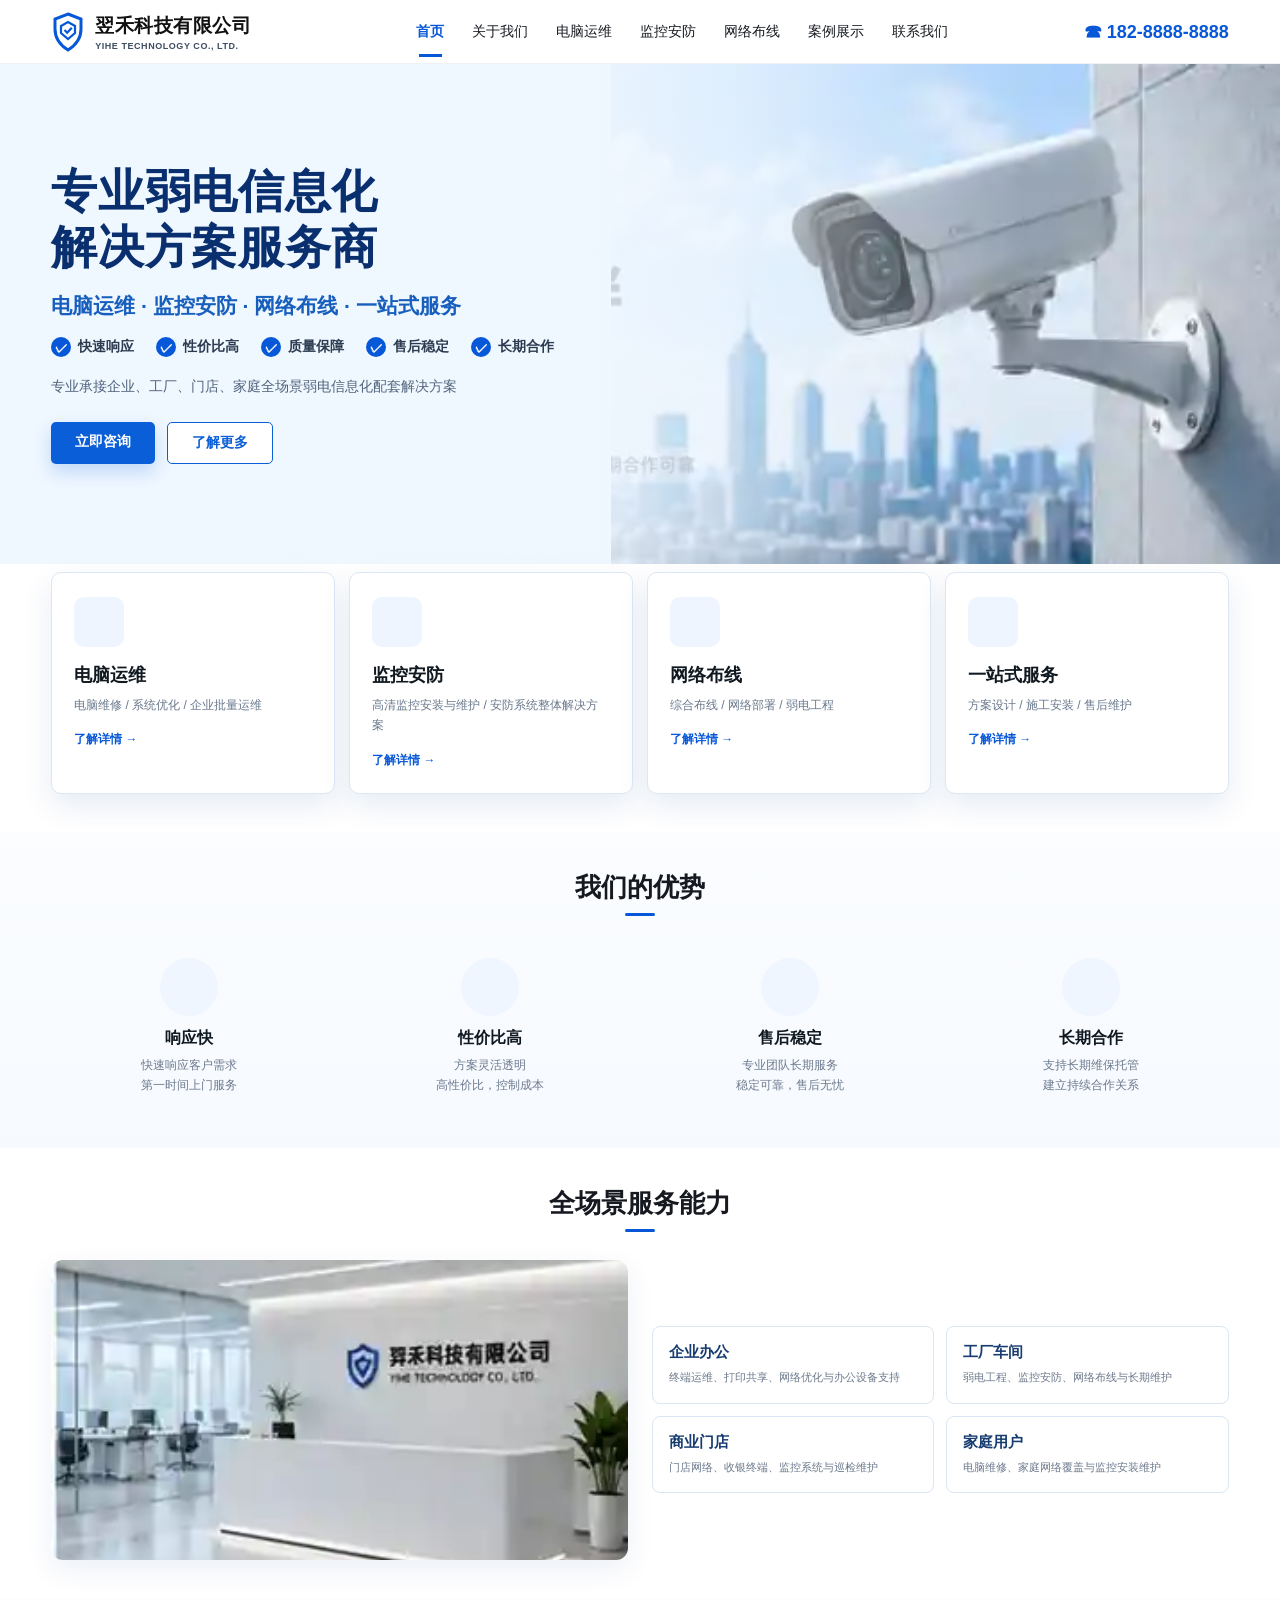
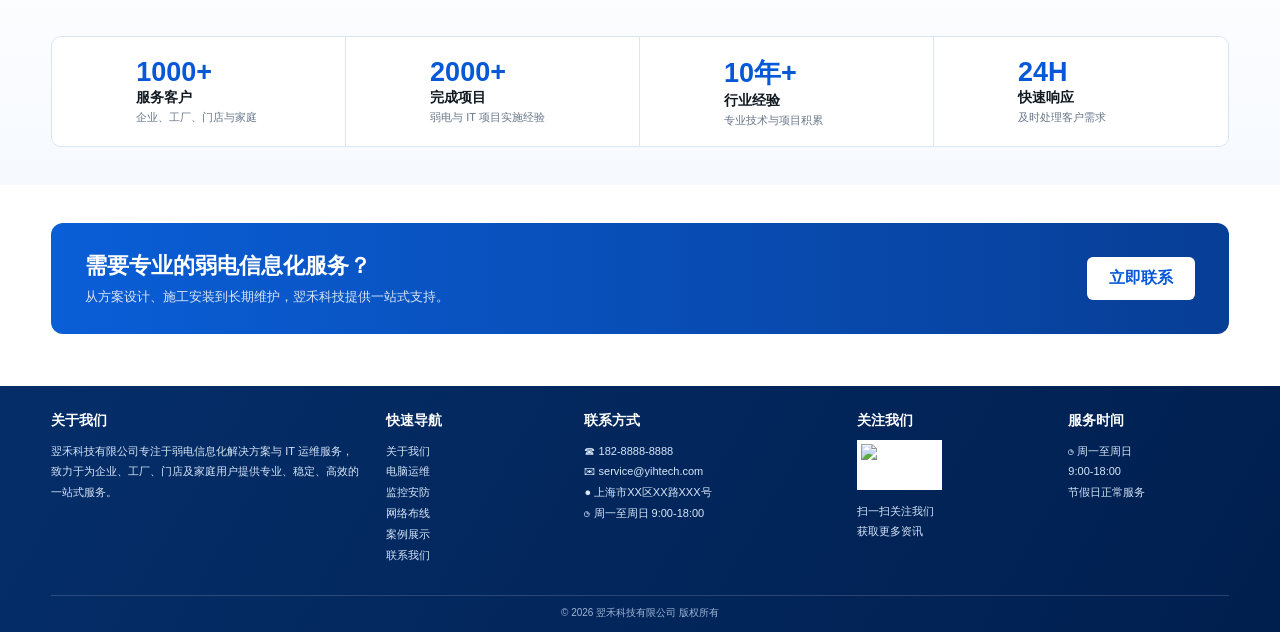
==== commit 2d485c1e: "restore: rebuild homepage to original design structure" ====
--- a/index.html
+++ b/index.html
@@ -1 +1,10 @@
-<!doctype html><html lang="zh-CN"><head><meta charset="utf-8"><meta name="viewport" content="width=device-width,initial-scale=1"><meta name="description" content="翌禾科技弱电信息化服务官网"><title>翌禾科技有限公司</title><link rel="stylesheet" href="css/style.css?v=20260823-2305"><style>.hero.home:before{background-image:url('assets/home-hero-original.svg?v=20260823-2305')!important}</style></head><body><header class="site-header"><div class="container header-inner"><a href="index.html" class="brand"><svg viewBox="0 0 32 40" fill="none" aria-hidden="true"><path d="M16 2 29 7v10c0 9-5.1 16.1-13 21C8.1 33.1 3 26 3 17V7L16 2Z" stroke-width="3"/><path d="M9 14 16 10l7 4v7l-7 6-7-6v-7Z" stroke-width="2.2"/><path d="m12.5 18 2.7 2.7 4.6-5" stroke-width="2.2"/></svg><span><div class="brand-cn">翌禾科技有限公司</div><div class="brand-en">YIHE TECHNOLOGY CO., LTD.</div></span></a><nav class="nav"><a href="index.html" class="active">首页</a><a href="about.html">关于我们</a><a href="computer-service.html">电脑运维</a><a href="security.html">监控安防</a><a href="network.html">网络布线</a><a href="cases.html">案例展示</a><a href="contact.html">联系我们</a></nav><a class="header-phone" href="tel:18288888888">☎ 182-8888-8888</a><button class="mobile-btn" aria-label="打开菜单">☰</button></div></header><section class="hero home"><div class="container"><div class="hero-content"><h1>值得长期合作的<br>弱电运维服务伙伴</h1><p class="lead">企业 / 工厂 / 门店 / 家庭 全场景电脑运维、<br>网络布线、监控安防安装与维修</p><div class="hero-points"><span><i>✓</i>响应快速</span><span><i>✓</i>性价比高</span><span><i>✓</i>售后稳定</span><span><i>✓</i>长期合作可靠</span></div></div></div></section><section class="section"><div class="container"><h2 class="section-title">公司简介</h2><div class="split"><img src="assets/home-office-original.svg?v=20260823-2305" alt="翌禾科技办公环境"><div class="copy"><p>翌禾科技有限公司专注于弱电信息化领域，为企业、工厂、门店与家庭提供一站式的弱电信息化配套解决方案。我们以专业的技术、可靠的服务和高效的响应，帮助客户构建稳定、安全、智能的弱电系统环境。</p><p>我们的服务涵盖电脑运维、网络布线、监控安防安装与维修等多个领域，拥有经验丰富的工程师团队与完善的服务体系，能够快速响应客户需求，提供定制化、可落地的解决方案。</p><p>我们坚持“响应快、报价透明、施工规范、售后稳定”的服务理念，致力于成为客户信赖的长期合作伙伴。</p></div></div></div></section><section class="section soft"><div class="container"><h2 class="section-title">企业优势</h2><div class="card-grid"><article class="feature-card"><div class="ico"><i data-lucide="zap"></i></div><h3>响应快速</h3><p>7×24 小时快速响应，紧急故障优先处理，最大程度减少停机损失。</p></article><article class="feature-card"><div class="ico"><i data-lucide="file-text"></i></div><h3>报价透明</h3><p>标准化报价体系，明细清晰无隐形费用，按需定制，性价比更高。</p></article><article class="feature-card"><div class="ico"><i data-lucide="hard-hat"></i></div><h3>施工规范</h3><p>严格执行施工标准与规范，线缆整齐美观，验收流程完整可靠。</p></article><article class="feature-card"><div class="ico"><i data-lucide="shield-check"></i></div><h3>售后稳定</h3><p>完善的售后保障体系，定期回访与巡检，长期合作更安心。</p></article></div></div></section><section class="section"><div class="container"><h2 class="section-title">服务范围 / 合作方式</h2><div class="card-grid service-box"><article class="feature-card"><div class="ico"><i data-lucide="building-2"></i></div><h3>企业包年维护</h3><p>电脑运维与系统优化 · 网络与服务器维护 · 定期巡检与故障处理</p><div class="link">了解详情 →</div></article><article class="feature-card"><div class="ico"><i data-lucide="store"></i></div><h3>门店巡检</h3><p>门店电脑运维支持 · 网络设备检查维护 · 上门巡检与问题排查</p><div class="link">了解详情 →</div></article><article class="feature-card"><div class="ico"><i data-lucide="factory"></i></div><h3>工厂弱电承包</h3><p>综合布线与弱电搭建 · 监控安防设计安装 · 设备维护与技术支持</p><div class="link">了解详情 →</div></article><article class="feature-card"><div class="ico"><i data-lucide="house"></i></div><h3>家庭安装维修</h3><p>家庭网络覆盖优化 · 监控安防安装维修 · 电脑故障快速上门</p><div class="link">了解详情 →</div></article></div></div></section><section class="section soft"><div class="container"><h2 class="section-title">团队与资质 / 数据指标</h2><div class="metric-panel"><div class="metric"><div class="ico"><i data-lucide="users"></i></div><div><b>1000+</b><span>服务客户</span><small>服务企业、工厂、门店与家庭</small></div></div><div class="metric"><div class="ico"><i data-lucide="notebook-tabs"></i></div><div><b>2000+</b><span>完成项目</span><small>弱电运维与工程项目实施</small></div></div><div class="metric"><div class="ico"><i data-lucide="shield-check"></i></div><div><b>10年+</b><span>行业经验</span><small>深耕弱电信息化领域</small></div></div><div class="metric"><div class="ico"><i data-lucide="clock-3"></i></div><div><b>24H</b><span>快速响应</span><small>快速上门解决问题</small></div></div></div></div></section><footer class="footer"><div class="container"><div class="footer-grid"><div><h4>关于我们</h4><p>翌禾科技有限公司专注于弱电信息化解决方案与 IT 运维服务，致力于为企业、工厂、门店及家庭用户提供专业、稳定、高效的一站式服务。与客户长期合作，共创价值。</p></div><div><h4>快速导航</h4><p><a href="about.html">关于我们</a><br><a href="computer-service.html">电脑运维</a><br><a href="security.html">监控安防</a><br><a href="network.html">网络布线</a><br><a href="cases.html">案例展示</a><br><a href="contact.html">联系我们</a></p></div><div><h4>联系方式</h4><p>☎ 182-8888-8888<br>✉ service@yihtech.com<br>● 上海市XX区XX路XXX号<br>◷ 周一至周日 9:00-18:00</p></div><div><h4>关注我们</h4><img class="qr" src="https://api.qrserver.com/v1/create-qr-code/?size=180x180&data=https%3A%2F%2Fwgtfee.github.io%2F-yihe-tech-website%2F" alt="关注二维码"><p>扫一扫关注我们<br>获取更多资讯</p></div><div><h4>服务时间</h4><p>◷ 周一至周日<br>9:00-18:00<br>节假日正常服务</p></div></div><div class="copy">© 2024 翌禾科技有限公司 版权所有&nbsp;&nbsp;沪ICP备2024000000号-1</div></div></footer><div id="notice" class="notice">留言已提交，我们会尽快与您联系。</div><script src="https://cdn.jsdelivr.net/npm/lucide@0.468.0/dist/umd/lucide.min.js"></script><script src="js/main.js?v=20260823-2305"></script></body></html>+<!doctype html><html lang="zh-CN"><head><meta charset="utf-8"><meta name="viewport" content="width=device-width,initial-scale=1"><meta name="description" content="翌禾科技弱电信息化服务官网"><title>翌禾科技有限公司</title><link rel="stylesheet" href="css/style.css?v=20260824-1416"><style>
+.hero.home{height:500px;background:#edf6ff}.hero.home:before{background-image:url('assets/home-hero-original.svg?v=20260824-1416')!important;background-position:right center;background-size:auto 100%}.hero.home:after{background:linear-gradient(90deg,rgba(239,247,255,.99) 0%,rgba(239,247,255,.96) 39%,rgba(239,247,255,.7) 57%,rgba(239,247,255,.05) 80%)}.hero.home h1{font-size:46px;line-height:1.2;margin-bottom:14px;color:#092f6f}.hero.home .lead{font-size:21px;margin-bottom:15px;color:#185fbd}.hero-desc{font-size:14px;color:#52647c;line-height:1.8;margin:17px 0 22px}.hero-actions{display:flex;gap:12px}.hero-actions a{padding:11px 24px;border-radius:5px;font-weight:800;font-size:14px}.hero-actions .primary{background:#0a5ed7;color:#fff;box-shadow:0 8px 18px rgba(10,94,215,.2)}.hero-actions .secondary{background:#fff;color:#0a5ed7;border:1px solid #0a5ed7}.home-services{margin-top:-30px;position:relative;z-index:5}.home-service-card{background:#fff;border:1px solid #dce7f4;border-radius:10px;padding:24px 22px;box-shadow:0 12px 30px rgba(11,68,145,.10);min-height:190px}.home-service-card .ico{width:50px;height:50px;border-radius:10px;background:#eef5ff;color:#0758d8;display:grid;place-items:center;margin-bottom:16px}.home-service-card .ico svg{width:30px;height:30px}.home-service-card h3{font-size:18px;margin:0 0 8px}.home-service-card p{font-size:12px;color:#68788c;line-height:1.7;margin:0 0 14px}.home-service-card a{color:#0758d8;font-size:12px;font-weight:800}.adv-grid{display:grid;grid-template-columns:repeat(4,1fr);gap:26px}.adv-item{text-align:center;padding:14px}.adv-item .round{width:58px;height:58px;border-radius:50%;display:grid;place-items:center;margin:0 auto 12px;background:#eff6ff;color:#0758d8}.adv-item .round svg{width:31px;height:31px}.adv-item h3{font-size:16px;margin:0 0 6px}.adv-item p{font-size:12px;line-height:1.7;color:#6c7a8e;margin:0}.scope-grid{display:grid;grid-template-columns:1fr 1fr;gap:24px;align-items:center}.scope-photo{height:300px;border-radius:12px;overflow:hidden;box-shadow:var(--shadow)}.scope-photo img{width:100%;height:100%;object-fit:cover}.scope-list{display:grid;grid-template-columns:1fr 1fr;gap:12px}.scope-list div{background:#fff;border:1px solid #dae6f4;border-radius:8px;padding:16px}.scope-list b{display:block;color:#173c70;font-size:15px;margin-bottom:5px}.scope-list span{font-size:11px;line-height:1.6;color:#6b798c}.home-cta{background:linear-gradient(90deg,#0a5ed7,#073e96);color:#fff;border-radius:12px;padding:28px 34px;display:flex;align-items:center;justify-content:space-between;gap:20px}.home-cta h3{margin:0 0 7px;font-size:22px}.home-cta p{margin:0;opacity:.85;font-size:13px}.home-cta a{background:#fff;color:#0758d8;border-radius:6px;padding:11px 22px;font-weight:800;white-space:nowrap}@media(max-width:900px){.hero.home{height:460px}.hero.home h1{font-size:38px}.home-services{margin-top:0}.adv-grid{grid-template-columns:1fr 1fr}.scope-grid{grid-template-columns:1fr}}@media(max-width:650px){.hero.home{height:500px}.hero.home:before{opacity:.25;background-size:cover}.hero.home:after{background:rgba(239,247,255,.88)}.hero.home h1{font-size:32px}.hero.home .lead{font-size:17px}.hero-points{gap:11px}.hero-actions{flex-wrap:wrap}.card-grid{grid-template-columns:1fr}.adv-grid{grid-template-columns:1fr 1fr;gap:10px}.scope-list{grid-template-columns:1fr}.home-cta{display:block}.home-cta a{display:inline-block;margin-top:16px}}
+</style></head><body><header class="site-header"><div class="container header-inner"><a href="index.html" class="brand"><svg viewBox="0 0 32 40" fill="none" aria-hidden="true"><path d="M16 2 29 7v10c0 9-5.1 16.1-13 21C8.1 33.1 3 26 3 17V7L16 2Z" stroke-width="3"/><path d="M9 14 16 10l7 4v7l-7 6-7-6v-7Z" stroke-width="2.2"/><path d="m12.5 18 2.7 2.7 4.6-5" stroke-width="2.2"/></svg><span><div class="brand-cn">翌禾科技有限公司</div><div class="brand-en">YIHE TECHNOLOGY CO., LTD.</div></span></a><nav class="nav"><a href="index.html" class="active">首页</a><a href="about.html">关于我们</a><a href="computer-service.html">电脑运维</a><a href="security.html">监控安防</a><a href="network.html">网络布线</a><a href="cases.html">案例展示</a><a href="contact.html">联系我们</a></nav><a class="header-phone" href="tel:18288888888">☎ 182-8888-8888</a><button class="mobile-btn" aria-label="打开菜单">☰</button></div></header>
+<section class="hero home"><div class="container"><div class="hero-content"><h1>专业弱电信息化<br>解决方案服务商</h1><p class="lead">电脑运维 · 监控安防 · 网络布线 · 一站式服务</p><div class="hero-points"><span><i>✓</i>快速响应</span><span><i>✓</i>性价比高</span><span><i>✓</i>质量保障</span><span><i>✓</i>售后稳定</span><span><i>✓</i>长期合作</span></div><p class="hero-desc">专业承接企业、工厂、门店、家庭全场景弱电信息化配套解决方案</p><div class="hero-actions"><a class="primary" href="contact.html">立即咨询</a><a class="secondary" href="about.html">了解更多</a></div></div></div></section>
+<section class="section home-services"><div class="container"><div class="card-grid"><article class="home-service-card"><div class="ico"><i data-lucide="monitor-cog"></i></div><h3>电脑运维</h3><p>电脑维修 / 系统优化 / 企业批量运维</p><a href="computer-service.html">了解详情 →</a></article><article class="home-service-card"><div class="ico"><i data-lucide="cctv"></i></div><h3>监控安防</h3><p>高清监控安装与维护 / 安防系统整体解决方案</p><a href="security.html">了解详情 →</a></article><article class="home-service-card"><div class="ico"><i data-lucide="network"></i></div><h3>网络布线</h3><p>综合布线 / 网络部署 / 弱电工程</p><a href="network.html">了解详情 →</a></article><article class="home-service-card"><div class="ico"><i data-lucide="layers-3"></i></div><h3>一站式服务</h3><p>方案设计 / 施工安装 / 售后维护</p><a href="contact.html">了解详情 →</a></article></div></div></section>
+<section class="section soft"><div class="container"><h2 class="section-title">我们的优势</h2><div class="adv-grid"><div class="adv-item"><div class="round"><i data-lucide="zap"></i></div><h3>响应快</h3><p>快速响应客户需求<br>第一时间上门服务</p></div><div class="adv-item"><div class="round"><i data-lucide="badge-dollar-sign"></i></div><h3>性价比高</h3><p>方案灵活透明<br>高性价比，控制成本</p></div><div class="adv-item"><div class="round"><i data-lucide="shield-check"></i></div><h3>售后稳定</h3><p>专业团队长期服务<br>稳定可靠，售后无忧</p></div><div class="adv-item"><div class="round"><i data-lucide="handshake"></i></div><h3>长期合作</h3><p>支持长期维保托管<br>建立持续合作关系</p></div></div></div></section>
+<section class="section"><div class="container"><h2 class="section-title">全场景服务能力</h2><div class="scope-grid"><div class="scope-photo"><img src="assets/home-office-original.svg?v=20260824-1416" alt="翌禾科技服务现场"></div><div class="scope-list"><div><b>企业办公</b><span>终端运维、打印共享、网络优化与办公设备支持</span></div><div><b>工厂车间</b><span>弱电工程、监控安防、网络布线与长期维护</span></div><div><b>商业门店</b><span>门店网络、收银终端、监控系统与巡检维护</span></div><div><b>家庭用户</b><span>电脑维修、家庭网络覆盖与监控安装维护</span></div></div></div></div></section>
+<section class="section soft"><div class="container"><div class="metric-panel"><div class="metric"><div class="ico"><i data-lucide="users"></i></div><div><b>1000+</b><span>服务客户</span><small>企业、工厂、门店与家庭</small></div></div><div class="metric"><div class="ico"><i data-lucide="notebook-tabs"></i></div><div><b>2000+</b><span>完成项目</span><small>弱电与 IT 项目实施经验</small></div></div><div class="metric"><div class="ico"><i data-lucide="shield-check"></i></div><div><b>10年+</b><span>行业经验</span><small>专业技术与项目积累</small></div></div><div class="metric"><div class="ico"><i data-lucide="clock-3"></i></div><div><b>24H</b><span>快速响应</span><small>及时处理客户需求</small></div></div></div></div></section>
+<section class="section"><div class="container"><div class="home-cta"><div><h3>需要专业的弱电信息化服务？</h3><p>从方案设计、施工安装到长期维护，翌禾科技提供一站式支持。</p></div><a href="contact.html">立即联系</a></div></div></section>
+<footer class="footer"><div class="container"><div class="footer-grid"><div><h4>关于我们</h4><p>翌禾科技有限公司专注于弱电信息化解决方案与 IT 运维服务，致力于为企业、工厂、门店及家庭用户提供专业、稳定、高效的一站式服务。</p></div><div><h4>快速导航</h4><p><a href="about.html">关于我们</a><br><a href="computer-service.html">电脑运维</a><br><a href="security.html">监控安防</a><br><a href="network.html">网络布线</a><br><a href="cases.html">案例展示</a><br><a href="contact.html">联系我们</a></p></div><div><h4>联系方式</h4><p>☎ 182-8888-8888<br>✉ service@yihtech.com<br>● 上海市XX区XX路XXX号<br>◷ 周一至周日 9:00-18:00</p></div><div><h4>关注我们</h4><img class="qr" src="https://api.qrserver.com/v1/create-qr-code/?size=180x180&data=https%3A%2F%2Fwgtfee.github.io%2F-yihe-tech-website%2F" alt="关注二维码"><p>扫一扫关注我们<br>获取更多资讯</p></div><div><h4>服务时间</h4><p>◷ 周一至周日<br>9:00-18:00<br>节假日正常服务</p></div></div><div class="copy">© 2026 翌禾科技有限公司 版权所有</div></div></footer><div id="notice" class="notice">留言已提交，我们会尽快与您联系。</div><script src="https://cdn.jsdelivr.net/npm/lucide@0.468.0/dist/umd/lucide.min.js"></script><script src="js/main.js?v=20260824-1416"></script></body></html>
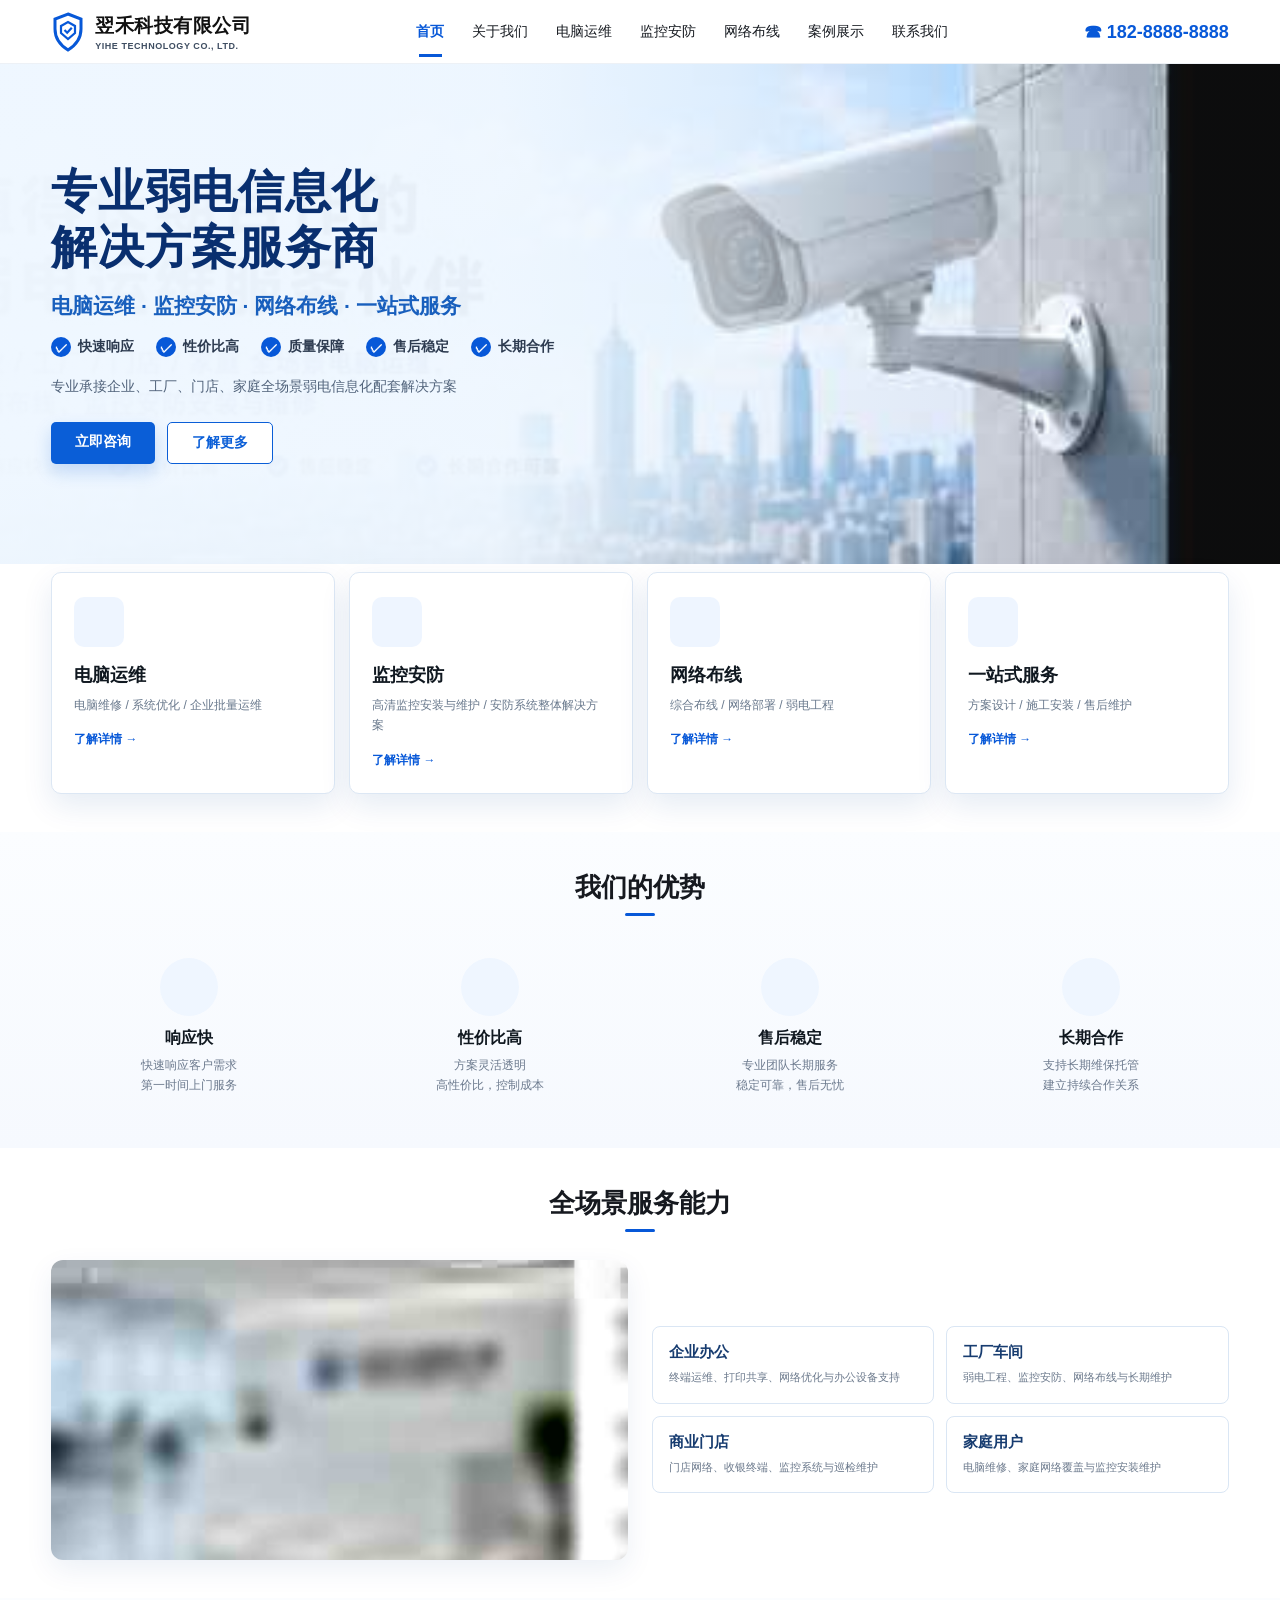
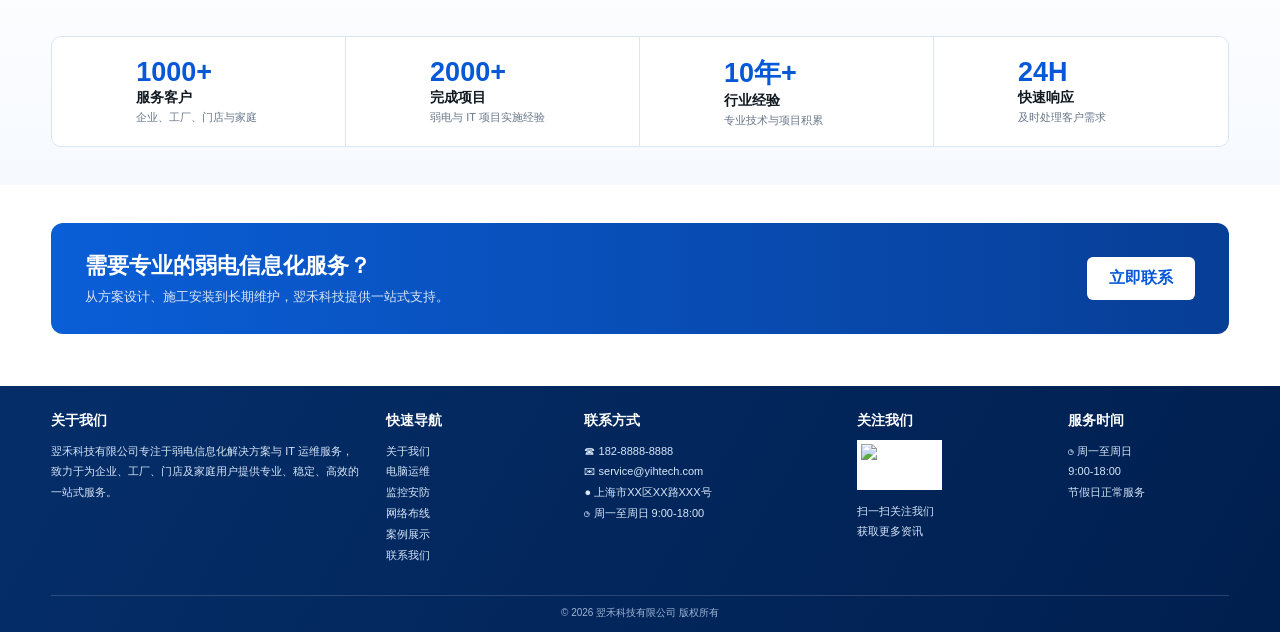
==== commit 3244e503: "Use original JPG image assets on homepage" ====
--- a/index.html
+++ b/index.html
@@ -1,10 +1,10 @@
-<!doctype html><html lang="zh-CN"><head><meta charset="utf-8"><meta name="viewport" content="width=device-width,initial-scale=1"><meta name="description" content="翌禾科技弱电信息化服务官网"><title>翌禾科技有限公司</title><link rel="stylesheet" href="css/style.css?v=20260824-1416"><style>
-.hero.home{height:500px;background:#edf6ff}.hero.home:before{background-image:url('assets/home-hero-original.svg?v=20260824-1416')!important;background-position:right center;background-size:auto 100%}.hero.home:after{background:linear-gradient(90deg,rgba(239,247,255,.99) 0%,rgba(239,247,255,.96) 39%,rgba(239,247,255,.7) 57%,rgba(239,247,255,.05) 80%)}.hero.home h1{font-size:46px;line-height:1.2;margin-bottom:14px;color:#092f6f}.hero.home .lead{font-size:21px;margin-bottom:15px;color:#185fbd}.hero-desc{font-size:14px;color:#52647c;line-height:1.8;margin:17px 0 22px}.hero-actions{display:flex;gap:12px}.hero-actions a{padding:11px 24px;border-radius:5px;font-weight:800;font-size:14px}.hero-actions .primary{background:#0a5ed7;color:#fff;box-shadow:0 8px 18px rgba(10,94,215,.2)}.hero-actions .secondary{background:#fff;color:#0a5ed7;border:1px solid #0a5ed7}.home-services{margin-top:-30px;position:relative;z-index:5}.home-service-card{background:#fff;border:1px solid #dce7f4;border-radius:10px;padding:24px 22px;box-shadow:0 12px 30px rgba(11,68,145,.10);min-height:190px}.home-service-card .ico{width:50px;height:50px;border-radius:10px;background:#eef5ff;color:#0758d8;display:grid;place-items:center;margin-bottom:16px}.home-service-card .ico svg{width:30px;height:30px}.home-service-card h3{font-size:18px;margin:0 0 8px}.home-service-card p{font-size:12px;color:#68788c;line-height:1.7;margin:0 0 14px}.home-service-card a{color:#0758d8;font-size:12px;font-weight:800}.adv-grid{display:grid;grid-template-columns:repeat(4,1fr);gap:26px}.adv-item{text-align:center;padding:14px}.adv-item .round{width:58px;height:58px;border-radius:50%;display:grid;place-items:center;margin:0 auto 12px;background:#eff6ff;color:#0758d8}.adv-item .round svg{width:31px;height:31px}.adv-item h3{font-size:16px;margin:0 0 6px}.adv-item p{font-size:12px;line-height:1.7;color:#6c7a8e;margin:0}.scope-grid{display:grid;grid-template-columns:1fr 1fr;gap:24px;align-items:center}.scope-photo{height:300px;border-radius:12px;overflow:hidden;box-shadow:var(--shadow)}.scope-photo img{width:100%;height:100%;object-fit:cover}.scope-list{display:grid;grid-template-columns:1fr 1fr;gap:12px}.scope-list div{background:#fff;border:1px solid #dae6f4;border-radius:8px;padding:16px}.scope-list b{display:block;color:#173c70;font-size:15px;margin-bottom:5px}.scope-list span{font-size:11px;line-height:1.6;color:#6b798c}.home-cta{background:linear-gradient(90deg,#0a5ed7,#073e96);color:#fff;border-radius:12px;padding:28px 34px;display:flex;align-items:center;justify-content:space-between;gap:20px}.home-cta h3{margin:0 0 7px;font-size:22px}.home-cta p{margin:0;opacity:.85;font-size:13px}.home-cta a{background:#fff;color:#0758d8;border-radius:6px;padding:11px 22px;font-weight:800;white-space:nowrap}@media(max-width:900px){.hero.home{height:460px}.hero.home h1{font-size:38px}.home-services{margin-top:0}.adv-grid{grid-template-columns:1fr 1fr}.scope-grid{grid-template-columns:1fr}}@media(max-width:650px){.hero.home{height:500px}.hero.home:before{opacity:.25;background-size:cover}.hero.home:after{background:rgba(239,247,255,.88)}.hero.home h1{font-size:32px}.hero.home .lead{font-size:17px}.hero-points{gap:11px}.hero-actions{flex-wrap:wrap}.card-grid{grid-template-columns:1fr}.adv-grid{grid-template-columns:1fr 1fr;gap:10px}.scope-list{grid-template-columns:1fr}.home-cta{display:block}.home-cta a{display:inline-block;margin-top:16px}}
+<!doctype html><html lang="zh-CN"><head><meta charset="utf-8"><meta name="viewport" content="width=device-width,initial-scale=1"><meta name="description" content="翌禾科技弱电信息化服务官网"><title>翌禾科技有限公司</title><link rel="stylesheet" href="css/style.css?v=20260824-1823"><style>
+.hero.home{height:500px;background:#edf6ff}.hero.home:before{background-image:url('assets/home-hero.jpg?v=20260824-1823')!important;background-position:right center;background-size:auto 100%}.hero.home:after{background:linear-gradient(90deg,rgba(239,247,255,.99) 0%,rgba(239,247,255,.96) 39%,rgba(239,247,255,.7) 57%,rgba(239,247,255,.05) 80%)}.hero.home h1{font-size:46px;line-height:1.2;margin-bottom:14px;color:#092f6f}.hero.home .lead{font-size:21px;margin-bottom:15px;color:#185fbd}.hero-desc{font-size:14px;color:#52647c;line-height:1.8;margin:17px 0 22px}.hero-actions{display:flex;gap:12px}.hero-actions a{padding:11px 24px;border-radius:5px;font-weight:800;font-size:14px}.hero-actions .primary{background:#0a5ed7;color:#fff;box-shadow:0 8px 18px rgba(10,94,215,.2)}.hero-actions .secondary{background:#fff;color:#0a5ed7;border:1px solid #0a5ed7}.home-services{margin-top:-30px;position:relative;z-index:5}.home-service-card{background:#fff;border:1px solid #dce7f4;border-radius:10px;padding:24px 22px;box-shadow:0 12px 30px rgba(11,68,145,.10);min-height:190px}.home-service-card .ico{width:50px;height:50px;border-radius:10px;background:#eef5ff;color:#0758d8;display:grid;place-items:center;margin-bottom:16px}.home-service-card .ico svg{width:30px;height:30px}.home-service-card h3{font-size:18px;margin:0 0 8px}.home-service-card p{font-size:12px;color:#68788c;line-height:1.7;margin:0 0 14px}.home-service-card a{color:#0758d8;font-size:12px;font-weight:800}.adv-grid{display:grid;grid-template-columns:repeat(4,1fr);gap:26px}.adv-item{text-align:center;padding:14px}.adv-item .round{width:58px;height:58px;border-radius:50%;display:grid;place-items:center;margin:0 auto 12px;background:#eff6ff;color:#0758d8}.adv-item .round svg{width:31px;height:31px}.adv-item h3{font-size:16px;margin:0 0 6px}.adv-item p{font-size:12px;line-height:1.7;color:#6c7a8e;margin:0}.scope-grid{display:grid;grid-template-columns:1fr 1fr;gap:24px;align-items:center}.scope-photo{height:300px;border-radius:12px;overflow:hidden;box-shadow:var(--shadow)}.scope-photo img{width:100%;height:100%;object-fit:cover}.scope-list{display:grid;grid-template-columns:1fr 1fr;gap:12px}.scope-list div{background:#fff;border:1px solid #dae6f4;border-radius:8px;padding:16px}.scope-list b{display:block;color:#173c70;font-size:15px;margin-bottom:5px}.scope-list span{font-size:11px;line-height:1.6;color:#6b798c}.home-cta{background:linear-gradient(90deg,#0a5ed7,#073e96);color:#fff;border-radius:12px;padding:28px 34px;display:flex;align-items:center;justify-content:space-between;gap:20px}.home-cta h3{margin:0 0 7px;font-size:22px}.home-cta p{margin:0;opacity:.85;font-size:13px}.home-cta a{background:#fff;color:#0758d8;border-radius:6px;padding:11px 22px;font-weight:800;white-space:nowrap}@media(max-width:900px){.hero.home{height:460px}.hero.home h1{font-size:38px}.home-services{margin-top:0}.adv-grid{grid-template-columns:1fr 1fr}.scope-grid{grid-template-columns:1fr}}@media(max-width:650px){.hero.home{height:500px}.hero.home:before{opacity:.25;background-size:cover}.hero.home:after{background:rgba(239,247,255,.88)}.hero.home h1{font-size:32px}.hero.home .lead{font-size:17px}.hero-points{gap:11px}.hero-actions{flex-wrap:wrap}.card-grid{grid-template-columns:1fr}.adv-grid{grid-template-columns:1fr 1fr;gap:10px}.scope-list{grid-template-columns:1fr}.home-cta{display:block}.home-cta a{display:inline-block;margin-top:16px}}
 </style></head><body><header class="site-header"><div class="container header-inner"><a href="index.html" class="brand"><svg viewBox="0 0 32 40" fill="none" aria-hidden="true"><path d="M16 2 29 7v10c0 9-5.1 16.1-13 21C8.1 33.1 3 26 3 17V7L16 2Z" stroke-width="3"/><path d="M9 14 16 10l7 4v7l-7 6-7-6v-7Z" stroke-width="2.2"/><path d="m12.5 18 2.7 2.7 4.6-5" stroke-width="2.2"/></svg><span><div class="brand-cn">翌禾科技有限公司</div><div class="brand-en">YIHE TECHNOLOGY CO., LTD.</div></span></a><nav class="nav"><a href="index.html" class="active">首页</a><a href="about.html">关于我们</a><a href="computer-service.html">电脑运维</a><a href="security.html">监控安防</a><a href="network.html">网络布线</a><a href="cases.html">案例展示</a><a href="contact.html">联系我们</a></nav><a class="header-phone" href="tel:18288888888">☎ 182-8888-8888</a><button class="mobile-btn" aria-label="打开菜单">☰</button></div></header>
 <section class="hero home"><div class="container"><div class="hero-content"><h1>专业弱电信息化<br>解决方案服务商</h1><p class="lead">电脑运维 · 监控安防 · 网络布线 · 一站式服务</p><div class="hero-points"><span><i>✓</i>快速响应</span><span><i>✓</i>性价比高</span><span><i>✓</i>质量保障</span><span><i>✓</i>售后稳定</span><span><i>✓</i>长期合作</span></div><p class="hero-desc">专业承接企业、工厂、门店、家庭全场景弱电信息化配套解决方案</p><div class="hero-actions"><a class="primary" href="contact.html">立即咨询</a><a class="secondary" href="about.html">了解更多</a></div></div></div></section>
 <section class="section home-services"><div class="container"><div class="card-grid"><article class="home-service-card"><div class="ico"><i data-lucide="monitor-cog"></i></div><h3>电脑运维</h3><p>电脑维修 / 系统优化 / 企业批量运维</p><a href="computer-service.html">了解详情 →</a></article><article class="home-service-card"><div class="ico"><i data-lucide="cctv"></i></div><h3>监控安防</h3><p>高清监控安装与维护 / 安防系统整体解决方案</p><a href="security.html">了解详情 →</a></article><article class="home-service-card"><div class="ico"><i data-lucide="network"></i></div><h3>网络布线</h3><p>综合布线 / 网络部署 / 弱电工程</p><a href="network.html">了解详情 →</a></article><article class="home-service-card"><div class="ico"><i data-lucide="layers-3"></i></div><h3>一站式服务</h3><p>方案设计 / 施工安装 / 售后维护</p><a href="contact.html">了解详情 →</a></article></div></div></section>
 <section class="section soft"><div class="container"><h2 class="section-title">我们的优势</h2><div class="adv-grid"><div class="adv-item"><div class="round"><i data-lucide="zap"></i></div><h3>响应快</h3><p>快速响应客户需求<br>第一时间上门服务</p></div><div class="adv-item"><div class="round"><i data-lucide="badge-dollar-sign"></i></div><h3>性价比高</h3><p>方案灵活透明<br>高性价比，控制成本</p></div><div class="adv-item"><div class="round"><i data-lucide="shield-check"></i></div><h3>售后稳定</h3><p>专业团队长期服务<br>稳定可靠，售后无忧</p></div><div class="adv-item"><div class="round"><i data-lucide="handshake"></i></div><h3>长期合作</h3><p>支持长期维保托管<br>建立持续合作关系</p></div></div></div></section>
-<section class="section"><div class="container"><h2 class="section-title">全场景服务能力</h2><div class="scope-grid"><div class="scope-photo"><img src="assets/home-office-original.svg?v=20260824-1416" alt="翌禾科技服务现场"></div><div class="scope-list"><div><b>企业办公</b><span>终端运维、打印共享、网络优化与办公设备支持</span></div><div><b>工厂车间</b><span>弱电工程、监控安防、网络布线与长期维护</span></div><div><b>商业门店</b><span>门店网络、收银终端、监控系统与巡检维护</span></div><div><b>家庭用户</b><span>电脑维修、家庭网络覆盖与监控安装维护</span></div></div></div></div></section>
+<section class="section"><div class="container"><h2 class="section-title">全场景服务能力</h2><div class="scope-grid"><div class="scope-photo"><img src="assets/home-office.jpg?v=20260824-1823" alt="翌禾科技服务现场"></div><div class="scope-list"><div><b>企业办公</b><span>终端运维、打印共享、网络优化与办公设备支持</span></div><div><b>工厂车间</b><span>弱电工程、监控安防、网络布线与长期维护</span></div><div><b>商业门店</b><span>门店网络、收银终端、监控系统与巡检维护</span></div><div><b>家庭用户</b><span>电脑维修、家庭网络覆盖与监控安装维护</span></div></div></div></div></section>
 <section class="section soft"><div class="container"><div class="metric-panel"><div class="metric"><div class="ico"><i data-lucide="users"></i></div><div><b>1000+</b><span>服务客户</span><small>企业、工厂、门店与家庭</small></div></div><div class="metric"><div class="ico"><i data-lucide="notebook-tabs"></i></div><div><b>2000+</b><span>完成项目</span><small>弱电与 IT 项目实施经验</small></div></div><div class="metric"><div class="ico"><i data-lucide="shield-check"></i></div><div><b>10年+</b><span>行业经验</span><small>专业技术与项目积累</small></div></div><div class="metric"><div class="ico"><i data-lucide="clock-3"></i></div><div><b>24H</b><span>快速响应</span><small>及时处理客户需求</small></div></div></div></div></section>
 <section class="section"><div class="container"><div class="home-cta"><div><h3>需要专业的弱电信息化服务？</h3><p>从方案设计、施工安装到长期维护，翌禾科技提供一站式支持。</p></div><a href="contact.html">立即联系</a></div></div></section>
-<footer class="footer"><div class="container"><div class="footer-grid"><div><h4>关于我们</h4><p>翌禾科技有限公司专注于弱电信息化解决方案与 IT 运维服务，致力于为企业、工厂、门店及家庭用户提供专业、稳定、高效的一站式服务。</p></div><div><h4>快速导航</h4><p><a href="about.html">关于我们</a><br><a href="computer-service.html">电脑运维</a><br><a href="security.html">监控安防</a><br><a href="network.html">网络布线</a><br><a href="cases.html">案例展示</a><br><a href="contact.html">联系我们</a></p></div><div><h4>联系方式</h4><p>☎ 182-8888-8888<br>✉ service@yihtech.com<br>● 上海市XX区XX路XXX号<br>◷ 周一至周日 9:00-18:00</p></div><div><h4>关注我们</h4><img class="qr" src="https://api.qrserver.com/v1/create-qr-code/?size=180x180&data=https%3A%2F%2Fwgtfee.github.io%2F-yihe-tech-website%2F" alt="关注二维码"><p>扫一扫关注我们<br>获取更多资讯</p></div><div><h4>服务时间</h4><p>◷ 周一至周日<br>9:00-18:00<br>节假日正常服务</p></div></div><div class="copy">© 2026 翌禾科技有限公司 版权所有</div></div></footer><div id="notice" class="notice">留言已提交，我们会尽快与您联系。</div><script src="https://cdn.jsdelivr.net/npm/lucide@0.468.0/dist/umd/lucide.min.js"></script><script src="js/main.js?v=20260824-1416"></script></body></html>+<footer class="footer"><div class="container"><div class="footer-grid"><div><h4>关于我们</h4><p>翌禾科技有限公司专注于弱电信息化解决方案与 IT 运维服务，致力于为企业、工厂、门店及家庭用户提供专业、稳定、高效的一站式服务。</p></div><div><h4>快速导航</h4><p><a href="about.html">关于我们</a><br><a href="computer-service.html">电脑运维</a><br><a href="security.html">监控安防</a><br><a href="network.html">网络布线</a><br><a href="cases.html">案例展示</a><br><a href="contact.html">联系我们</a></p></div><div><h4>联系方式</h4><p>☎ 182-8888-8888<br>✉ service@yihtech.com<br>● 上海市XX区XX路XXX号<br>◷ 周一至周日 9:00-18:00</p></div><div><h4>关注我们</h4><img class="qr" src="https://api.qrserver.com/v1/create-qr-code/?size=180x180&data=https%3A%2F%2Fwgtfee.github.io%2F-yihe-tech-website%2F" alt="关注二维码"><p>扫一扫关注我们<br>获取更多资讯</p></div><div><h4>服务时间</h4><p>◷ 周一至周日<br>9:00-18:00<br>节假日正常服务</p></div></div><div class="copy">© 2026 翌禾科技有限公司 版权所有</div></div></footer><div id="notice" class="notice">留言已提交，我们会尽快与您联系。</div><script src="https://cdn.jsdelivr.net/npm/lucide@0.468.0/dist/umd/lucide.min.js"></script><script src="js/main.js?v=20260824-1823"></script></body></html>
